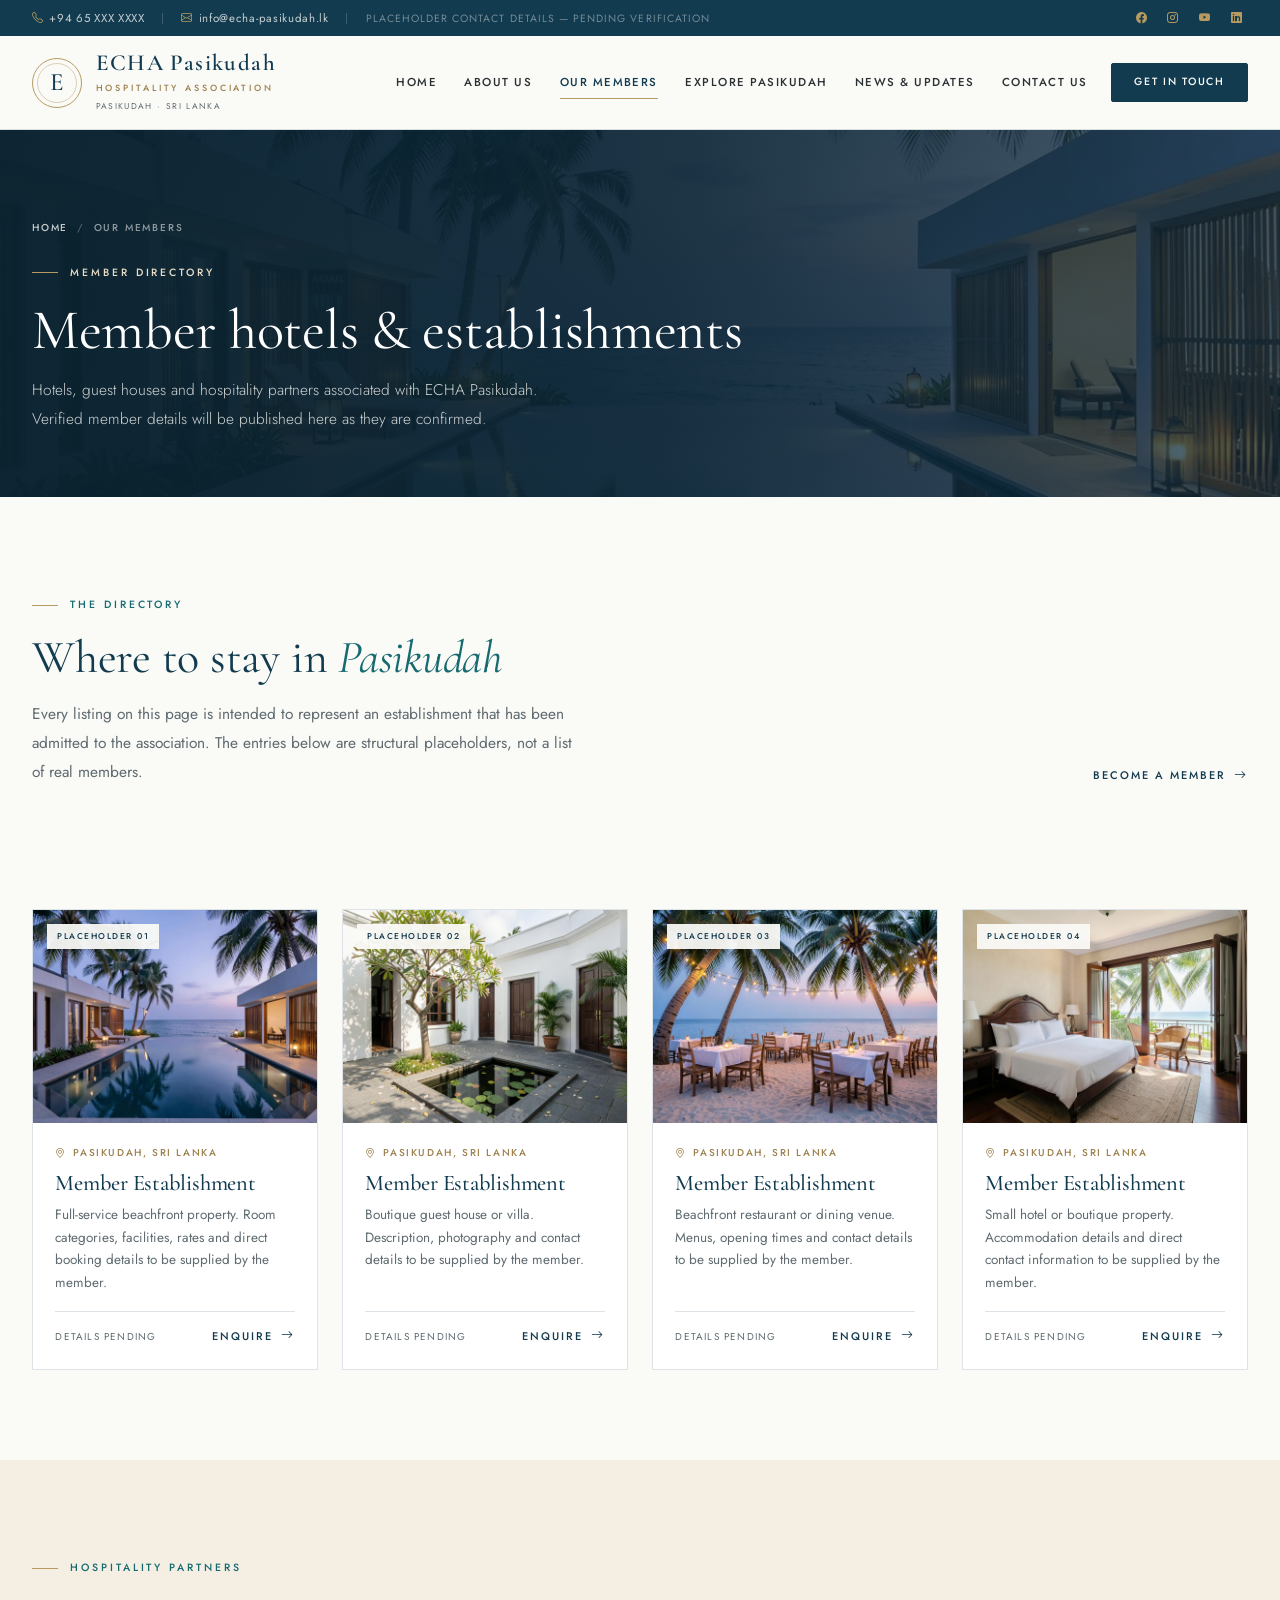
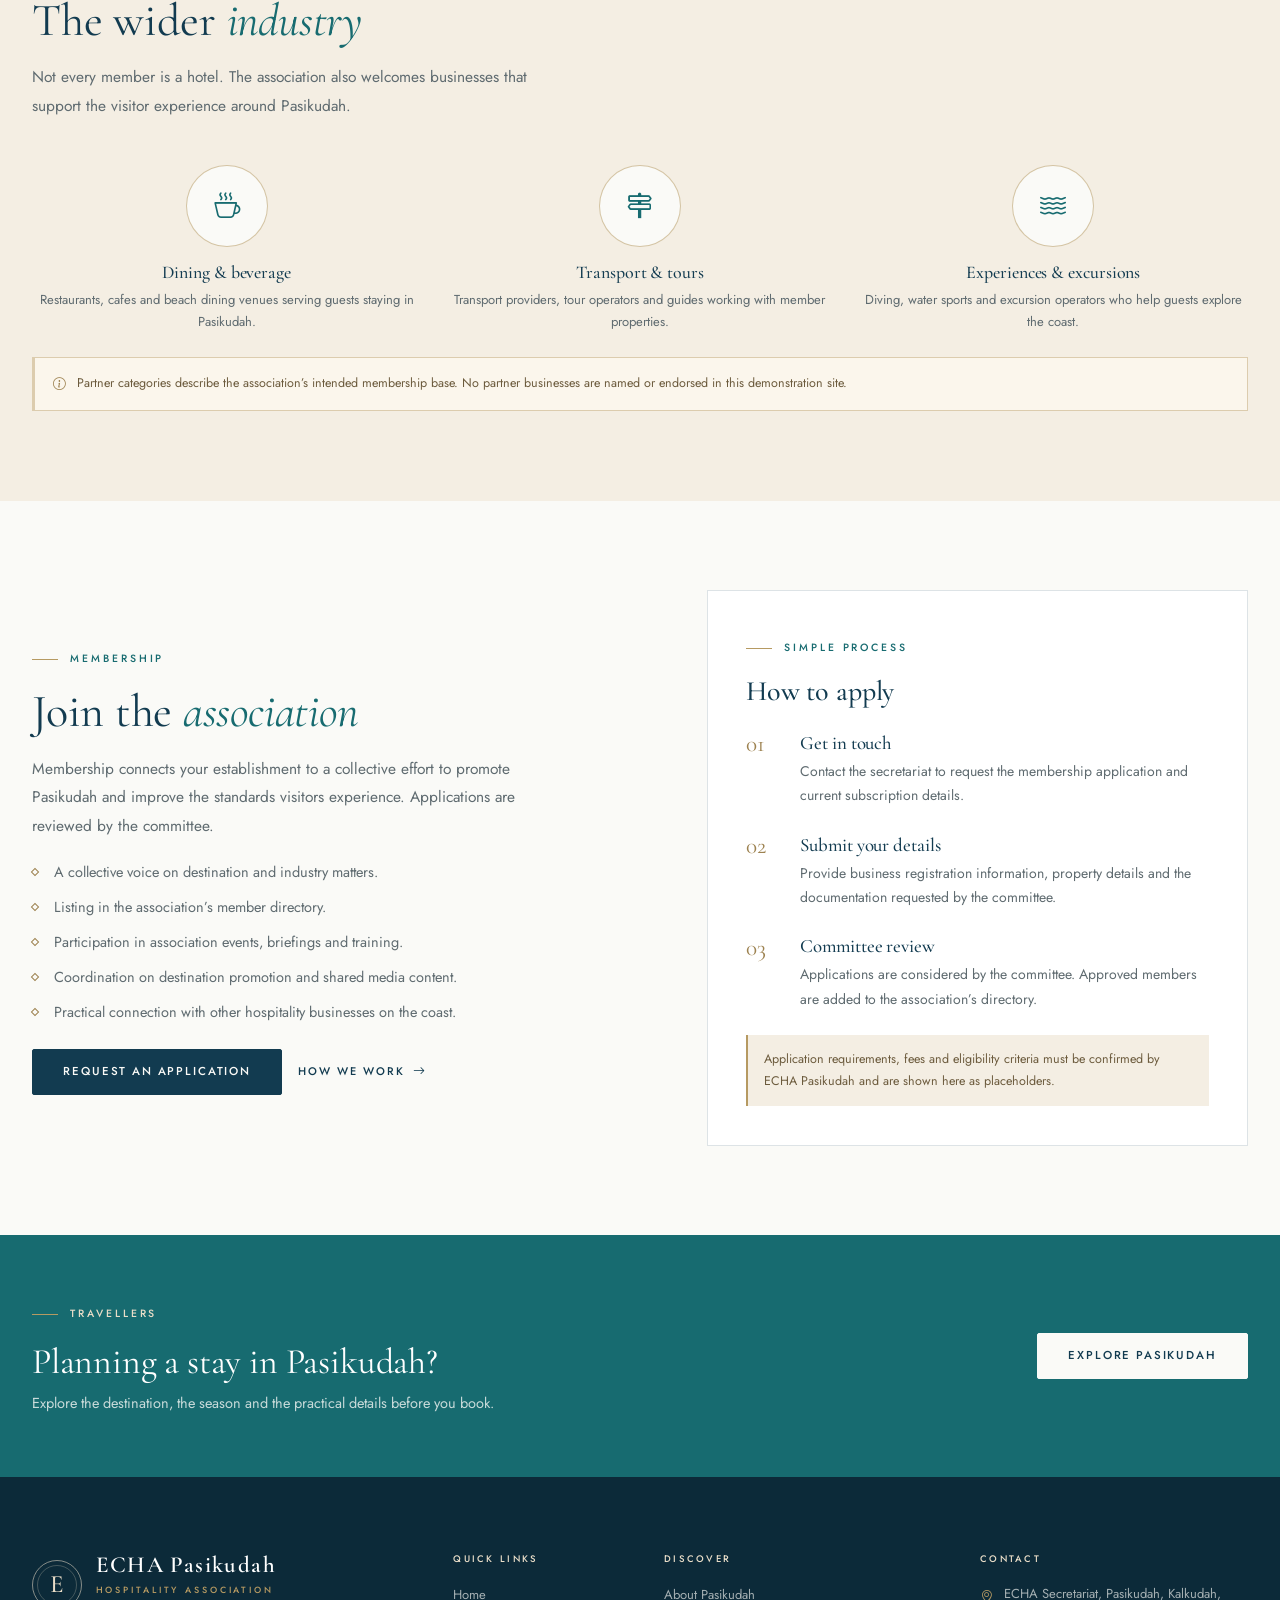
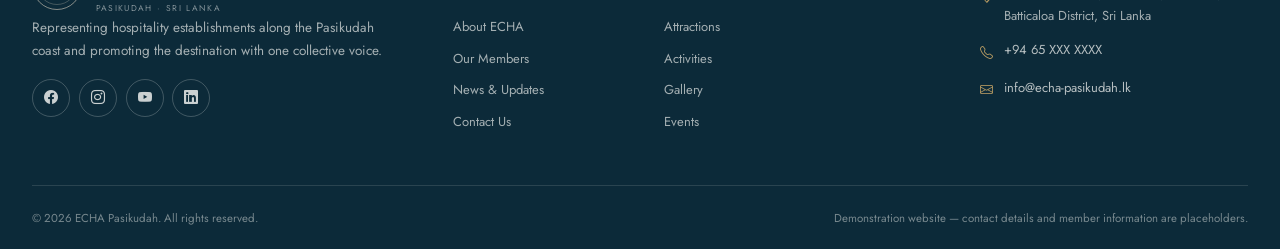
==== members.html @ 8776acc8 "Init" ====
<!DOCTYPE html>
<html lang="en">
<head>
  <meta charset="utf-8" />
  <meta name="viewport" content="width=device-width, initial-scale=1" />
  <title>Our Members | ECHA Pasikudah</title>
  <meta name="description" content="Member hotels and hospitality establishments of ECHA Pasikudah, and information for businesses interested in membership." />
  <meta name="theme-color" content="#123b50" />
  <link rel="preconnect" href="https://fonts.googleapis.com" />
  <link rel="preconnect" href="https://fonts.gstatic.com" crossorigin />
  <link href="https://fonts.googleapis.com/css2?family=Cormorant+Garamond:ital,wght@0,300;0,400;0,500;0,600;1,400;1,500&family=Jost:wght@300;400;500;600&display=swap" rel="stylesheet" />
  <link href="https://cdn.jsdelivr.net/npm/bootstrap@5.3.3/dist/css/bootstrap.min.css" rel="stylesheet" integrity="sha384-QWTKZyjpPEjISv5WaRU9OFeRpok6YctnYmDr5pNlyT2bRjXh0JMhjY6hW+ALEwIH" crossorigin="anonymous" />
  <link href="https://cdn.jsdelivr.net/npm/bootstrap-icons@1.11.3/font/bootstrap-icons.min.css" rel="stylesheet" />
  <link href="assets/css/style.css" rel="stylesheet" />
</head>
<body id="top">
  <a class="skip-link" href="#main">Skip to content</a>

  <div class="topbar d-none d-lg-block">
    <div class="container d-flex align-items-center justify-content-between">
      <div>
        <a href="tel:+9465XXXXXXX"><i class="bi bi-telephone" aria-hidden="true"></i>+94 65 XXX XXXX</a>
        <span class="sep">|</span>
        <a href="mailto:info@echa-pasikudah.lk"><i class="bi bi-envelope" aria-hidden="true"></i>info@echa-pasikudah.lk</a>
        <span class="sep">|</span>
        <span class="topbar__note">Placeholder contact details &mdash; pending verification</span>
      </div>
      <div class="topbar__social">
        <a href="#" aria-label="ECHA Pasikudah on Facebook (link pending)"><i class="bi bi-facebook" aria-hidden="true"></i></a>
        <a href="#" aria-label="ECHA Pasikudah on Instagram (link pending)"><i class="bi bi-instagram" aria-hidden="true"></i></a>
        <a href="#" aria-label="ECHA Pasikudah on YouTube (link pending)"><i class="bi bi-youtube" aria-hidden="true"></i></a>
        <a href="#" aria-label="ECHA Pasikudah on LinkedIn (link pending)"><i class="bi bi-linkedin" aria-hidden="true"></i></a>
      </div>
    </div>
  </div>

  <header class="site-header">
    <nav class="navbar navbar-expand-lg" aria-label="Primary navigation">
      <div class="container">
        <a class="brand" href="index.html" aria-label="ECHA Pasikudah home">
          <span class="brand-mark" aria-hidden="true">E</span>
          <span class="brand-text">
            <span class="brand-name">ECHA Pasikudah</span>
            <span class="brand-sub">Hospitality Association</span>
            <span class="brand-tag">Pasikudah &middot; Sri Lanka</span>
          </span>
        </a>
        <button class="navbar-toggler" type="button" data-bs-toggle="collapse" data-bs-target="#mainNav" aria-controls="mainNav" aria-expanded="false" aria-label="Toggle navigation">
          <i class="bi bi-list" aria-hidden="true"></i>
        </button>
        <div class="collapse navbar-collapse" id="mainNav">
          <ul class="navbar-nav ms-auto align-items-lg-center">
            <li class="nav-item"><a class="nav-link" href="index.html" data-match="index.html">Home</a></li>
            <li class="nav-item dropdown">
              <a class="nav-link dropdown-toggle" href="about.html" role="button" data-bs-toggle="dropdown" aria-expanded="false" data-match="about.html vision-mission.html committee.html">About Us</a>
              <ul class="dropdown-menu">
                <li><a class="dropdown-item" href="about.html">About ECHA</a></li>
                <li><a class="dropdown-item" href="vision-mission.html">Vision &amp; Mission</a></li>
                <li><a class="dropdown-item" href="vision-mission.html#objectives">Objectives</a></li>
                <li><a class="dropdown-item" href="committee.html">Leadership &amp; Committee</a></li>
              </ul>
            </li>
            <li class="nav-item"><a class="nav-link" href="members.html" data-match="members.html">Our Members</a></li>
            <li class="nav-item dropdown">
              <a class="nav-link dropdown-toggle" href="pasikudah.html" role="button" data-bs-toggle="dropdown" aria-expanded="false" data-match="pasikudah.html attractions.html">Explore Pasikudah</a>
              <ul class="dropdown-menu">
                <li><a class="dropdown-item" href="pasikudah.html">About Pasikudah</a></li>
                <li><a class="dropdown-item" href="attractions.html#attractions">Attractions</a></li>
                <li><a class="dropdown-item" href="attractions.html#beaches">Beaches</a></li>
                <li><a class="dropdown-item" href="attractions.html#activities">Activities &amp; Experiences</a></li>
                <li><a class="dropdown-item" href="pasikudah.html#travel">Travel Information</a></li>
              </ul>
            </li>
            <li class="nav-item dropdown">
              <a class="nav-link dropdown-toggle" href="news.html" role="button" data-bs-toggle="dropdown" aria-expanded="false" data-match="news.html events.html gallery.html">News &amp; Updates</a>
              <ul class="dropdown-menu">
                <li><a class="dropdown-item" href="news.html">Latest News</a></li>
                <li><a class="dropdown-item" href="events.html">Events</a></li>
                <li><a class="dropdown-item" href="events.html#announcements">Announcements</a></li>
                <li><a class="dropdown-item" href="gallery.html">Gallery</a></li>
              </ul>
            </li>
            <li class="nav-item"><a class="nav-link" href="contact.html" data-match="contact.html">Contact Us</a></li>
            <li class="nav-item"><a class="btn btn-echa nav-cta" href="contact.html">Get in Touch</a></li>
          </ul>
        </div>
      </div>
    </nav>
  </header>

  <main id="main">
    <section class="page-hero">
      <div class="page-hero__bg">
        <img src="assets/images/hotels/hotel-pool.jpg" width="1184" height="880" alt="" />
      </div>
      <div class="container">
        <div class="page-hero__inner">
          <nav class="breadcrumb-echa" aria-label="Breadcrumb">
            <a href="index.html">Home</a><span class="divider">/</span><span>Our Members</span>
          </nav>
          <span class="eyebrow eyebrow--light">Member directory</span>
          <h1>Member hotels &amp; establishments</h1>
          <p>Hotels, guest houses and hospitality partners associated with ECHA Pasikudah. Verified member details will be published here as they are confirmed.</p>
        </div>
      </div>
    </section>

    <section class="section">
      <div class="container">
        <div class="heading-row">
          <div class="heading-row__text reveal">
            <span class="eyebrow">The directory</span>
            <h2 class="section-title">Where to stay in <em>Pasikudah</em></h2>
            <p class="section-sub">Every listing on this page is intended to represent an establishment that has been admitted to the association. The entries below are structural placeholders, not a list of real members.</p>
          </div>
          <a class="link-arrow reveal" href="#membership">Become a member <i class="bi bi-arrow-right" aria-hidden="true"></i></a>
        </div>

        <div class="placeholder-note mb-4 reveal" role="note">
          <i class="bi bi-info-circle" aria-hidden="true"></i>
          <span><strong>No member has been named.</strong> Hotel names, descriptions, contact details and photographs must be supplied and approved by ECHA Pasikudah. Images shown are illustrative of Pasikudah hospitality.</span>
        </div>

        <div class="row g-4">
          <div class="col-md-6 col-xl-3 reveal">
            <article class="member-card">
              <div class="member-card__media">
                <span class="member-card__badge">Placeholder 01</span>
                <img src="assets/images/hotels/hotel-pool.jpg" width="1184" height="880" alt="A resort pool lined with coconut palms at dusk" loading="lazy" />
              </div>
              <div class="member-card__body">
                <span class="member-card__loc"><i class="bi bi-geo-alt" aria-hidden="true"></i>Pasikudah, Sri Lanka</span>
                <h3>Member Establishment</h3>
                <p>Full-service beachfront property. Room categories, facilities, rates and direct booking details to be supplied by the member.</p>
                <div class="member-card__foot">
                  <span>Details pending</span>
                  <a class="link-arrow" href="contact.html">Enquire <i class="bi bi-arrow-right" aria-hidden="true"></i></a>
                </div>
              </div>
            </article>
          </div>

          <div class="col-md-6 col-xl-3 reveal">
            <article class="member-card">
              <div class="member-card__media">
                <span class="member-card__badge">Placeholder 02</span>
                <img src="assets/images/hotels/hotel-courtyard.jpg" width="1184" height="880" alt="Whitewashed hotel courtyard with a reflecting pool and frangipani" loading="lazy" />
              </div>
              <div class="member-card__body">
                <span class="member-card__loc"><i class="bi bi-geo-alt" aria-hidden="true"></i>Pasikudah, Sri Lanka</span>
                <h3>Member Establishment</h3>
                <p>Boutique guest house or villa. Description, photography and contact details to be supplied by the member.</p>
                <div class="member-card__foot">
                  <span>Details pending</span>
                  <a class="link-arrow" href="contact.html">Enquire <i class="bi bi-arrow-right" aria-hidden="true"></i></a>
                </div>
              </div>
            </article>
          </div>

          <div class="col-md-6 col-xl-3 reveal">
            <article class="member-card">
              <div class="member-card__media">
                <span class="member-card__badge">Placeholder 03</span>
                <img src="assets/images/hotels/hotel-dining.jpg" width="1184" height="880" alt="Beachfront restaurant tables set under palms at dusk" loading="lazy" />
              </div>
              <div class="member-card__body">
                <span class="member-card__loc"><i class="bi bi-geo-alt" aria-hidden="true"></i>Pasikudah, Sri Lanka</span>
                <h3>Member Establishment</h3>
                <p>Beachfront restaurant or dining venue. Menus, opening times and contact details to be supplied by the member.</p>
                <div class="member-card__foot">
                  <span>Details pending</span>
                  <a class="link-arrow" href="contact.html">Enquire <i class="bi bi-arrow-right" aria-hidden="true"></i></a>
                </div>
              </div>
            </article>
          </div>

          <div class="col-md-6 col-xl-3 reveal">
            <article class="member-card">
              <div class="member-card__media">
                <span class="member-card__badge">Placeholder 04</span>
                <img src="assets/images/hotels/hotel-suite.jpg" width="1184" height="880" alt="Hotel suite with white linen and doors opening to the sea" loading="lazy" />
              </div>
              <div class="member-card__body">
                <span class="member-card__loc"><i class="bi bi-geo-alt" aria-hidden="true"></i>Pasikudah, Sri Lanka</span>
                <h3>Member Establishment</h3>
                <p>Small hotel or boutique property. Accommodation details and direct contact information to be supplied by the member.</p>
                <div class="member-card__foot">
                  <span>Details pending</span>
                  <a class="link-arrow" href="contact.html">Enquire <i class="bi bi-arrow-right" aria-hidden="true"></i></a>
                </div>
              </div>
            </article>
          </div>
        </div>
      </div>
    </section>

    <section class="section section--sand">
      <div class="container">
        <div class="heading-row">
          <div class="heading-row__text reveal">
            <span class="eyebrow">Hospitality partners</span>
            <h2 class="section-title">The wider <em>industry</em></h2>
            <p class="section-sub">Not every member is a hotel. The association also welcomes businesses that support the visitor experience around Pasikudah.</p>
          </div>
        </div>
        <div class="exp-grid reveal">
          <div class="exp-item">
            <span class="exp-item__icon"><i class="bi bi-cup-hot" aria-hidden="true"></i></span>
            <h3>Dining &amp; beverage</h3>
            <p>Restaurants, cafes and beach dining venues serving guests staying in Pasikudah.</p>
          </div>
          <div class="exp-item">
            <span class="exp-item__icon"><i class="bi bi-signpost-2" aria-hidden="true"></i></span>
            <h3>Transport &amp; tours</h3>
            <p>Transport providers, tour operators and guides working with member properties.</p>
          </div>
          <div class="exp-item">
            <span class="exp-item__icon"><i class="bi bi-water" aria-hidden="true"></i></span>
            <h3>Experiences &amp; excursions</h3>
            <p>Diving, water sports and excursion operators who help guests explore the coast.</p>
          </div>
        </div>
        <div class="placeholder-note mt-4 reveal" role="note">
          <i class="bi bi-info-circle" aria-hidden="true"></i>
          <span>Partner categories describe the association&rsquo;s intended membership base. No partner businesses are named or endorsed in this demonstration site.</span>
        </div>
      </div>
    </section>

    <section class="section" id="membership">
      <div class="container">
        <div class="split split--wide">
          <div class="reveal">
            <span class="eyebrow">Membership</span>
            <h2 class="section-title">Join the <em>association</em></h2>
            <p class="section-sub">Membership connects your establishment to a collective effort to promote Pasikudah and improve the standards visitors experience. Applications are reviewed by the committee.</p>
            <ul class="bullet-list">
              <li>A collective voice on destination and industry matters.</li>
              <li>Listing in the association&rsquo;s member directory.</li>
              <li>Participation in association events, briefings and training.</li>
              <li>Coordination on destination promotion and shared media content.</li>
              <li>Practical connection with other hospitality businesses on the coast.</li>
            </ul>
            <div class="d-flex flex-wrap gap-3 mt-4">
              <a class="btn btn-echa" href="contact.html">Request an application</a>
              <a class="link-arrow align-self-center" href="about.html">How we work <i class="bi bi-arrow-right" aria-hidden="true"></i></a>
            </div>
          </div>
          <div class="split__media reveal">
            <div class="contact-card">
              <span class="eyebrow">Simple process</span>
              <h3 class="h3 mb-4">How to apply</h3>
              <ol class="numbered-list">
                <li>
                  <h3>Get in touch</h3>
                  <p>Contact the secretariat to request the membership application and current subscription details.</p>
                </li>
                <li>
                  <h3>Submit your details</h3>
                  <p>Provide business registration information, property details and the documentation requested by the committee.</p>
                </li>
                <li>
                  <h3>Committee review</h3>
                  <p>Applications are considered by the committee. Approved members are added to the association&rsquo;s directory.</p>
                </li>
              </ol>
              <div class="form-note mt-4">Application requirements, fees and eligibility criteria must be confirmed by ECHA Pasikudah and are shown here as placeholders.</div>
            </div>
          </div>
        </div>
      </div>
    </section>

    <section class="cta-band">
      <div class="container d-flex flex-wrap align-items-center justify-content-between gap-4">
        <div>
          <span class="eyebrow eyebrow--light">Travellers</span>
          <h2>Planning a stay in Pasikudah?</h2>
          <p>Explore the destination, the season and the practical details before you book.</p>
        </div>
        <a class="btn btn-light-echa" href="pasikudah.html">Explore Pasikudah</a>
      </div>
    </section>
  </main>

  <footer class="site-footer">
    <div class="container">
      <div class="row g-5">
        <div class="col-lg-4">
          <a class="brand brand--light" href="index.html" aria-label="ECHA Pasikudah home">
            <span class="brand-mark" aria-hidden="true">E</span>
            <span class="brand-text">
              <span class="brand-name">ECHA Pasikudah</span>
              <span class="brand-sub">Hospitality Association</span>
              <span class="brand-tag">Pasikudah &middot; Sri Lanka</span>
            </span>
          </a>
          <p>Representing hospitality establishments along the Pasikudah coast and promoting the destination with one collective voice.</p>
          <div class="social-row social-row--light">
            <a href="#" aria-label="ECHA Pasikudah on Facebook (link pending)"><i class="bi bi-facebook" aria-hidden="true"></i></a>
            <a href="#" aria-label="ECHA Pasikudah on Instagram (link pending)"><i class="bi bi-instagram" aria-hidden="true"></i></a>
            <a href="#" aria-label="ECHA Pasikudah on YouTube (link pending)"><i class="bi bi-youtube" aria-hidden="true"></i></a>
            <a href="#" aria-label="ECHA Pasikudah on LinkedIn (link pending)"><i class="bi bi-linkedin" aria-hidden="true"></i></a>
          </div>
        </div>
        <div class="col-6 col-lg-2">
          <h3 class="footer-title">Quick Links</h3>
          <ul class="footer-links">
            <li><a href="index.html">Home</a></li>
            <li><a href="about.html">About ECHA</a></li>
            <li><a href="members.html">Our Members</a></li>
            <li><a href="news.html">News &amp; Updates</a></li>
            <li><a href="contact.html">Contact Us</a></li>
          </ul>
        </div>
        <div class="col-6 col-lg-3">
          <h3 class="footer-title">Discover</h3>
          <ul class="footer-links">
            <li><a href="pasikudah.html">About Pasikudah</a></li>
            <li><a href="attractions.html">Attractions</a></li>
            <li><a href="attractions.html#activities">Activities</a></li>
            <li><a href="gallery.html">Gallery</a></li>
            <li><a href="events.html">Events</a></li>
          </ul>
        </div>
        <div class="col-lg-3">
          <h3 class="footer-title">Contact</h3>
          <ul class="footer-contact">
            <li><i class="bi bi-geo-alt" aria-hidden="true"></i><span>ECHA Secretariat, Pasikudah, Kalkudah, Batticaloa District, Sri Lanka</span></li>
            <li><i class="bi bi-telephone" aria-hidden="true"></i><a href="tel:+9465XXXXXXX">+94 65 XXX XXXX</a></li>
            <li><i class="bi bi-envelope" aria-hidden="true"></i><a href="mailto:info@echa-pasikudah.lk">info@echa-pasikudah.lk</a></li>
          </ul>
        </div>
      </div>
      <div class="footer-bottom">
        <p>&copy; <span class="js-year">2026</span> ECHA Pasikudah. All rights reserved.</p>
        <p>Demonstration website &mdash; contact details and member information are placeholders.</p>
      </div>
    </div>
  </footer>

  <a class="to-top" href="#top" aria-label="Back to top"><i class="bi bi-arrow-up" aria-hidden="true"></i></a>

  <script src="https://cdn.jsdelivr.net/npm/bootstrap@5.3.3/dist/js/bootstrap.bundle.min.js" integrity="sha384-YvpcrYf0tY3lHB60NNkmXc5s9fDVZLESaAA55NDzOxhy9GkcIdslK1eN7N6jIeHz" crossorigin="anonymous"></script>
  <script src="assets/js/main.js"></script>
</body>
</html>
---- assets/css/style.css ----
/* ==========================================================================
   ECHA Pasikudah — Shared stylesheet
   Classical hospitality association design system
   1. Tokens & base
   2. Typography & utilities
   3. Buttons & links
   4. Top bar & header
   5. Hero & page headers
   6. Sections: intro, destination, members, experiences, why, news, gallery
   7. Contact & forms
   8. Footer & back to top
   9. Lightbox
   10. Responsive
   ========================================================================== */

/* 1. Tokens & base
   ========================================================================== */
:root {
  --ocean: #123b50;
  --ocean-deep: #0c2a39;
  --teal: #176b70;
  --sand: #e9ddc8;
  --sand-soft: #f4eee3;
  --warm: #fafaf7;
  --charcoal: #292f32;
  --gold: #b69a62;
  --gold-dark: #9d8250;
  --muted: #5f6b70;
  --line: rgba(18, 59, 80, 0.14);
  --line-light: rgba(250, 250, 247, 0.16);
  --serif: "Cormorant Garamond", "Times New Roman", Georgia, serif;
  --sans: "Jost", -apple-system, BlinkMacSystemFont, "Segoe UI", Roboto, Arial, sans-serif;
  --shadow-soft: 0 26px 60px -42px rgba(12, 42, 57, 0.55);
  --ease: cubic-bezier(0.22, 0.61, 0.36, 1);
}

*,
*::before,
*::after {
  box-sizing: border-box;
}

html {
  scroll-behavior: smooth;
  scroll-padding-top: 104px;
  -webkit-text-size-adjust: 100%;
}

body {
  margin: 0;
  font-family: var(--sans);
  font-size: 16px;
  font-weight: 400;
  line-height: 1.75;
  color: var(--charcoal);
  background-color: var(--warm);
  -webkit-font-smoothing: antialiased;
  -moz-osx-font-smoothing: grayscale;
  overflow-x: hidden;
}

img {
  max-width: 100%;
  height: auto;
}

a {
  color: var(--teal);
  text-decoration: none;
  transition: color 0.25s var(--ease);
}

a:hover {
  color: var(--ocean);
}

::selection {
  background: var(--sand);
  color: var(--ocean-deep);
}

:focus-visible {
  outline: 2px solid var(--teal);
  outline-offset: 3px;
}

.container {
  max-width: 1264px;
  padding-left: 1.5rem;
  padding-right: 1.5rem;
}

.skip-link {
  position: absolute;
  left: -9999px;
  top: 0;
  z-index: 3000;
  background: var(--ocean);
  color: #fff;
  padding: 0.7rem 1.2rem;
  font-size: 12px;
  letter-spacing: 0.16em;
  text-transform: uppercase;
}

.skip-link:focus {
  left: 1rem;
  top: 1rem;
  color: #fff;
}

/* 2. Typography & utilities
   ========================================================================== */
h1,
h2,
h3,
h4,
h5,
h6,
.h1,
.h2,
.h3 {
  font-family: var(--serif);
  font-weight: 500;
  line-height: 1.18;
  color: var(--ocean);
  letter-spacing: -0.005em;
}

p {
  margin-bottom: 1rem;
}

.section {
  padding: clamp(4rem, 7vw, 6.5rem) 0;
}

.section--sand {
  background: var(--sand-soft);
}

.section--ocean {
  background: var(--ocean);
  color: rgba(250, 250, 247, 0.78);
}

.section--ocean h2,
.section--ocean h3 {
  color: #fff;
}

.section--tight {
  padding-top: clamp(2.5rem, 4vw, 3.5rem);
}

.section-title {
  font-size: clamp(2rem, 3.6vw, 3.15rem);
  line-height: 1.1;
  font-weight: 400;
  margin-bottom: 0;
}

.section-title em {
  font-style: italic;
  color: var(--teal);
}

.section-title--light {
  color: #fff;
}

.section-sub {
  max-width: 60ch;
  margin-top: 1.1rem;
  margin-bottom: 0;
  color: var(--muted);
  font-size: 15.5px;
  line-height: 1.85;
}

.eyebrow {
  display: inline-flex;
  align-items: center;
  gap: 0.75rem;
  margin-bottom: 1.1rem;
  font-size: 10.5px;
  font-weight: 500;
  letter-spacing: 0.28em;
  text-transform: uppercase;
  color: var(--teal);
}

.eyebrow::before {
  content: "";
  width: 26px;
  height: 1px;
  background: var(--gold);
}

.eyebrow--light {
  color: var(--sand);
}

.eyebrow--gold {
  color: var(--gold-dark);
}

.lead {
  font-size: 16.5px;
  line-height: 1.85;
  color: var(--muted);
}

.text-serif {
  font-family: var(--serif);
}

.rule {
  width: 48px;
  height: 1px;
  background: var(--gold);
  display: block;
  margin: 1.6rem 0;
  border: 0;
  opacity: 1;
}

/* 3. Buttons & links
   ========================================================================== */
.btn {
  --bs-btn-focus-box-shadow: 0 0 0 3px rgba(23, 107, 112, 0.2);
  display: inline-flex;
  align-items: center;
  justify-content: center;
  gap: 0.6rem;
  padding: 0.95rem 1.9rem;
  border: 1px solid transparent;
  border-radius: 2px;
  font-family: var(--sans);
  font-size: 11.5px;
  font-weight: 500;
  letter-spacing: 0.16em;
  line-height: 1.2;
  text-transform: uppercase;
  transition: background-color 0.28s var(--ease), color 0.28s var(--ease),
    border-color 0.28s var(--ease), transform 0.28s var(--ease), box-shadow 0.28s var(--ease);
}

.btn i {
  font-size: 13px;
  line-height: 1;
}

.btn-echa {
  background: var(--ocean);
  border-color: var(--ocean);
  color: var(--warm);
}

.btn-echa:hover,
.btn-echa:focus-visible {
  background: var(--teal);
  border-color: var(--teal);
  color: #fff;
  transform: translateY(-2px);
  box-shadow: 0 16px 32px -22px rgba(12, 42, 57, 0.9);
}

.btn-outline-echa {
  background: transparent;
  border-color: rgba(18, 59, 80, 0.35);
  color: var(--ocean);
}

.btn-outline-echa:hover,
.btn-outline-echa:focus-visible {
  background: var(--ocean);
  border-color: var(--ocean);
  color: var(--warm);
}

.btn-light-echa {
  background: var(--warm);
  border-color: var(--warm);
  color: var(--ocean);
}

.btn-light-echa:hover,
.btn-light-echa:focus-visible {
  background: var(--sand);
  border-color: var(--sand);
  color: var(--ocean-deep);
  transform: translateY(-2px);
}

.btn-outline-light-echa {
  background: transparent;
  border-color: rgba(250, 250, 247, 0.45);
  color: var(--warm);
}

.btn-outline-light-echa:hover,
.btn-outline-light-echa:focus-visible {
  background: var(--warm);
  border-color: var(--warm);
  color: var(--ocean);
}

.btn-gold {
  background: var(--gold);
  border-color: var(--gold);
  color: #fff;
}

.btn-gold:hover,
.btn-gold:focus-visible {
  background: var(--gold-dark);
  border-color: var(--gold-dark);
  color: #fff;
}

.btn-sm-echa {
  padding: 0.7rem 1.25rem;
  font-size: 10px;
  letter-spacing: 0.14em;
}

.link-arrow {
  display: inline-flex;
  align-items: center;
  gap: 0.5rem;
  font-size: 11px;
  font-weight: 500;
  letter-spacing: 0.18em;
  text-transform: uppercase;
  color: var(--ocean);
  text-decoration: none;
}

.link-arrow i {
  font-size: 12px;
  transition: transform 0.25s var(--ease);
}

.link-arrow:hover {
  color: var(--teal);
}

.link-arrow:hover i {
  transform: translateX(4px);
}

.link-arrow--light {
  color: var(--sand);
}

.link-arrow--light:hover {
  color: #fff;
}

.link-quiet {
  color: var(--teal);
  text-decoration: none;
  border-bottom: 1px solid rgba(23, 107, 112, 0.3);
  padding-bottom: 1px;
}

.link-quiet:hover {
  border-bottom-color: var(--teal);
}

/* 4. Top bar & header
   ========================================================================== */
.topbar {
  background: var(--ocean);
  color: rgba(250, 250, 247, 0.72);
  font-size: 11.5px;
  letter-spacing: 0.06em;
  padding: 0.5rem 0;
}

.topbar a {
  color: rgba(250, 250, 247, 0.78);
}

.topbar a:hover {
  color: var(--gold);
}

.topbar i {
  font-size: 11px;
  margin-right: 0.35rem;
  color: var(--gold);
}

.topbar .sep {
  color: rgba(250, 250, 247, 0.22);
  margin: 0 0.8rem;
}

.topbar__note {
  font-size: 10.5px;
  letter-spacing: 0.1em;
  text-transform: uppercase;
  color: rgba(250, 250, 247, 0.42);
}

.topbar__social {
  display: flex;
  align-items: center;
  gap: 0.9rem;
}

.topbar__social a {
  color: rgba(250, 250, 247, 0.65);
}

.site-header {
  position: sticky;
  top: 0;
  z-index: 1030;
  background: rgba(250, 250, 247, 0.97);
  border-bottom: 1px solid var(--line);
  transition: box-shadow 0.35s var(--ease);
  backdrop-filter: saturate(140%) blur(8px);
}

.site-header .navbar {
  padding: 0.95rem 0;
  transition: padding 0.35s var(--ease);
}

.site-header.is-scrolled {
  box-shadow: 0 14px 34px -30px rgba(12, 42, 57, 0.75);
}

.site-header.is-scrolled .navbar {
  padding: 0.55rem 0;
}

.brand {
  display: flex;
  align-items: center;
  gap: 0.85rem;
  text-decoration: none;
  padding: 0;
}

.brand-mark {
  position: relative;
  flex: 0 0 auto;
  width: 50px;
  height: 50px;
  display: grid;
  place-items: center;
  border: 1px solid var(--gold);
  border-radius: 50%;
  font-family: var(--serif);
  font-size: 25px;
  font-weight: 500;
  line-height: 1;
  color: var(--ocean);
}

.brand-mark::after {
  content: "";
  position: absolute;
  inset: 4px;
  border: 1px solid rgba(182, 154, 98, 0.45);
  border-radius: 50%;
}

.brand-text {
  display: block;
}

.brand-name {
  display: block;
  font-family: var(--serif);
  font-size: 23px;
  font-weight: 600;
  line-height: 1;
  letter-spacing: 0.06em;
  color: var(--ocean);
}

.brand-sub {
  display: block;
  margin-top: 0.32rem;
  font-size: 9px;
  font-weight: 500;
  letter-spacing: 0.32em;
  text-transform: uppercase;
  color: var(--gold-dark);
}

.brand-tag {
  display: block;
  margin-top: 0.2rem;
  font-size: 8.5px;
  letter-spacing: 0.16em;
  text-transform: uppercase;
  color: var(--muted);
}

.brand--light .brand-mark {
  color: var(--sand);
  border-color: rgba(233, 221, 200, 0.55);
}

.brand--light .brand-mark::after {
  border-color: rgba(233, 221, 200, 0.25);
}

.brand--light .brand-name {
  color: #fff;
}

.brand--light .brand-sub {
  color: var(--gold);
}

.brand--light .brand-tag {
  color: rgba(250, 250, 247, 0.5);
}

.navbar-toggler {
  border: 1px solid rgba(18, 59, 80, 0.22);
  border-radius: 2px;
  padding: 0.4rem 0.6rem;
  color: var(--ocean);
  font-size: 20px;
  line-height: 1;
}

.navbar-toggler:focus {
  box-shadow: 0 0 0 3px rgba(23, 107, 112, 0.15);
}

.navbar-nav .nav-link {
  position: relative;
  padding: 0.6rem 0.85rem !important;
  font-size: 11.5px;
  font-weight: 500;
  letter-spacing: 0.13em;
  text-transform: uppercase;
  color: var(--charcoal);
}

.navbar-nav .nav-link::after {
  content: "";
  position: absolute;
  left: 0.85rem;
  right: 0.85rem;
  bottom: 0.2rem;
  height: 1px;
  background: var(--gold);
  transform: scaleX(0);
  transform-origin: left center;
  transition: transform 0.3s var(--ease);
}

.navbar-nav .nav-link:hover,
.navbar-nav .nav-link:focus {
  color: var(--teal);
}

.navbar-nav .nav-link:hover::after,
.navbar-nav .nav-link.active::after {
  transform: scaleX(1);
}

.navbar-nav .nav-link.active {
  color: var(--ocean);
}

.navbar-nav .nav-link.dropdown-toggle::after {
  margin-left: 0.4rem;
  vertical-align: 0.12em;
  border-top-color: currentColor;
}

.dropdown-menu {
  min-width: 244px;
  margin-top: 0.55rem;
  padding: 0.45rem;
  border: 1px solid var(--line);
  border-radius: 2px;
  background: #fff;
  box-shadow: 0 30px 50px -35px rgba(12, 42, 57, 0.6);
}

.dropdown-item {
  padding: 0.55rem 0.85rem;
  border-radius: 2px;
  font-size: 13px;
  letter-spacing: 0.02em;
  color: var(--charcoal);
  white-space: normal;
}

.dropdown-item:hover,
.dropdown-item:focus {
  background: var(--sand-soft);
  color: var(--ocean);
}

.dropdown-item.active {
  background: transparent;
  color: var(--teal);
  font-weight: 500;
}

.nav-cta {
  margin-left: 0.6rem;
  padding: 0.75rem 1.4rem;
  font-size: 10.5px;
}

/* 5. Hero & page headers
   ========================================================================== */
.hero {
  position: relative;
  overflow: hidden;
  background: var(--ocean-deep);
  isolation: isolate;
}

.hero__media {
  position: absolute;
  inset: 0;
  z-index: -2;
}

.hero__media img {
  width: 100%;
  height: 100%;
  object-fit: cover;
  object-position: center 55%;
}

.hero::after {
  content: "";
  position: absolute;
  inset: 0;
  z-index: -1;
  background: linear-gradient(
      100deg,
      rgba(8, 30, 42, 0.92) 4%,
      rgba(8, 30, 42, 0.66) 46%,
      rgba(8, 30, 42, 0.15) 82%
    ),
    linear-gradient(180deg, rgba(8, 30, 42, 0.4) 0%, rgba(8, 30, 42, 0) 42%);
}

.hero__inner {
  padding-top: clamp(4.5rem, 10vw, 8rem);
  padding-bottom: clamp(6rem, 11vw, 9rem);
}

.hero__title {
  max-width: 16ch;
  margin: 0;
  color: #fff;
  font-size: clamp(2.7rem, 5.6vw, 4.85rem);
  font-weight: 400;
  line-height: 1.03;
  letter-spacing: -0.015em;
}

.hero__title em {
  font-style: italic;
  color: var(--sand);
}

.hero__lead {
  max-width: 54ch;
  margin: 1.5rem 0 2.1rem;
  color: rgba(250, 250, 247, 0.84);
  font-size: clamp(1rem, 1.3vw, 1.14rem);
  font-weight: 300;
  line-height: 1.85;
}

.hero__actions {
  display: flex;
  flex-wrap: wrap;
  gap: 0.85rem;
}

.hero-facts-wrap {
  position: relative;
  z-index: 3;
  margin-top: -4.6rem;
}

.hero-facts {
  display: grid;
  grid-template-columns: repeat(4, 1fr);
  border: 1px solid var(--line);
  background: var(--warm);
  box-shadow: 0 34px 70px -52px rgba(9, 33, 46, 0.85);
}

.hero-fact {
  display: flex;
  align-items: flex-start;
  gap: 0.85rem;
  padding: 1.45rem 1.5rem;
  border-right: 1px solid var(--line);
}

.hero-fact:last-child {
  border-right: 0;
}

.hero-fact i {
  margin-top: 0.15rem;
  font-size: 18px;
  color: var(--gold-dark);
}

.hero-fact__label {
  display: block;
  margin-bottom: 0.15rem;
  font-size: 9px;
  font-weight: 500;
  letter-spacing: 0.2em;
  text-transform: uppercase;
  color: var(--muted);
}

.hero-fact__value {
  display: block;
  font-family: var(--serif);
  font-size: 1.12rem;
  line-height: 1.35;
  color: var(--ocean);
}

.hero-fact--cta {
  align-items: center;
  justify-content: center;
  background: var(--ocean);
  color: var(--warm);
  text-align: left;
}

.hero-fact--cta i {
  color: var(--sand);
}

.hero-fact--cta .hero-fact__label {
  color: rgba(250, 250, 247, 0.55);
}

.hero-fact--cta .hero-fact__value {
  color: #fff;
}

.hero-fact--cta:hover {
  background: var(--teal);
}

.page-hero {
  position: relative;
  overflow: hidden;
  isolation: isolate;
  padding: clamp(3.5rem, 7vw, 5.8rem) 0 clamp(3rem, 5vw, 4.4rem);
  background: var(--ocean);
  color: rgba(250, 250, 247, 0.8);
}

.page-hero__bg {
  position: absolute;
  inset: 0;
  z-index: -2;
  opacity: 0.5;
}

.page-hero__bg img {
  width: 100%;
  height: 100%;
  object-fit: cover;
}

.page-hero::after {
  content: "";
  position: absolute;
  inset: 0;
  z-index: -1;
  background: linear-gradient(
    95deg,
    rgba(10, 34, 47, 0.95) 0%,
    rgba(10, 34, 47, 0.8) 52%,
    rgba(10, 34, 47, 0.42) 100%
  );
}

.page-hero__inner {
  max-width: 780px;
}

.page-hero h1 {
  margin: 0;
  color: #fff;
  font-size: clamp(2.2rem, 4.4vw, 3.6rem);
  font-weight: 400;
  line-height: 1.07;
}

.page-hero p {
  max-width: 62ch;
  margin: 1rem 0 0;
  font-size: 15.5px;
  font-weight: 300;
  line-height: 1.85;
  color: rgba(250, 250, 247, 0.82);
}

.breadcrumb-echa {
  display: flex;
  flex-wrap: wrap;
  align-items: center;
  gap: 0.55rem;
  margin-bottom: 1.1rem;
  font-size: 10px;
  font-weight: 500;
  letter-spacing: 0.18em;
  text-transform: uppercase;
  color: rgba(250, 250, 247, 0.55);
}

.breadcrumb-echa a {
  color: rgba(250, 250, 247, 0.78);
}

.breadcrumb-echa a:hover {
  color: var(--gold);
}

.breadcrumb-echa .divider {
  color: rgba(250, 250, 247, 0.3);
}

/* 6. Content sections
   ========================================================================== */
/* Intro / image + text */
.split {
  display: grid;
  grid-template-columns: 1fr 1fr;
  gap: clamp(2rem, 5vw, 4.5rem);
  align-items: center;
}

.split--wide {
  grid-template-columns: 1.06fr 0.94fr;
}

.split--reverse .split__media {
  order: 2;
}

.figure {
  position: relative;
  margin: 0;
}

.figure img {
  position: relative;
  z-index: 1;
  width: 100%;
  display: block;
  object-fit: cover;
}

.figure--framed {
  padding: 0 0 1.4rem 1.4rem;
}

.figure--framed::before {
  content: "";
  position: absolute;
  left: 0;
  bottom: 0;
  width: 62%;
  height: 62%;
  border: 1px solid rgba(182, 154, 98, 0.6);
}

.figure figcaption {
  position: relative;
  z-index: 2;
  margin-top: 0.85rem;
  font-size: 10.5px;
  letter-spacing: 0.16em;
  text-transform: uppercase;
  color: var(--muted);
}

.figure--overlap {
  padding-right: 1.5rem;
}

.pillars {
  display: grid;
  grid-template-columns: repeat(3, 1fr);
  gap: 1.2rem;
  margin-top: 2.1rem;
  padding-top: 1.7rem;
  border-top: 1px solid var(--line);
}

.pillar i {
  font-size: 21px;
  color: var(--gold-dark);
}

.pillar h3 {
  margin: 0.55rem 0 0.25rem;
  font-size: 1.08rem;
}

.pillar p {
  margin: 0;
  font-size: 13px;
  line-height: 1.65;
  color: var(--muted);
}

/* Key facts list */
.facts-list {
  margin: 1.8rem 0 0;
}

.fact-line {
  display: flex;
  align-items: baseline;
  justify-content: space-between;
  gap: 1.5rem;
  padding: 0.8rem 0;
  border-bottom: 1px solid var(--line);
}

.fact-line__label {
  font-size: 10.5px;
  font-weight: 500;
  letter-spacing: 0.16em;
  text-transform: uppercase;
  color: var(--muted);
}

.fact-line__value {
  font-family: var(--serif);
  font-size: 1.05rem;
  text-align: right;
  color: var(--ocean);
}

/* Section heading row */
.heading-row {
  display: flex;
  flex-wrap: wrap;
  align-items: flex-end;
  justify-content: space-between;
  gap: 1.5rem;
  margin-bottom: clamp(2rem, 3.5vw, 2.9rem);
}

.heading-row__text {
  max-width: 640px;
}

/* Placeholder note */
.placeholder-note {
  display: flex;
  align-items: flex-start;
  gap: 0.7rem;
  padding: 0.9rem 1.1rem;
  border: 1px solid rgba(182, 154, 98, 0.45);
  border-left-width: 3px;
  background: #fbf6ec;
  color: #6c5b3d;
  font-size: 12.5px;
  line-height: 1.7;
}

.placeholder-note i {
  margin-top: 0.1rem;
  color: var(--gold-dark);
}

.placeholder-note--light {
  border-color: rgba(233, 221, 200, 0.3);
  background: rgba(233, 221, 200, 0.08);
  color: rgba(250, 250, 247, 0.72);
}

.placeholder-note--light i {
  color: var(--sand);
}

/* Member hotels */
.card-grid {
  display: grid;
  grid-template-columns: repeat(3, 1fr);
  gap: 1.5rem;
}

.card-grid--two {
  grid-template-columns: repeat(2, 1fr);
}

.member-card {
  display: flex;
  flex-direction: column;
  height: 100%;
  border: 1px solid var(--line);
  background: #fff;
  transition: transform 0.4s var(--ease), box-shadow 0.4s var(--ease), border-color 0.4s var(--ease);
}

.member-card:hover {
  transform: translateY(-4px);
  border-color: rgba(18, 59, 80, 0.26);
  box-shadow: 0 30px 55px -42px rgba(12, 42, 57, 0.85);
}

.member-card__media {
  position: relative;
  overflow: hidden;
  aspect-ratio: 4 / 3;
}

.member-card__media img {
  width: 100%;
  height: 100%;
  object-fit: cover;
  transition: transform 0.9s var(--ease);
}

.member-card:hover .member-card__media img {
  transform: scale(1.045);
}

.member-card__badge {
  position: absolute;
  left: 0.9rem;
  top: 0.9rem;
  padding: 0.32rem 0.6rem;
  background: rgba(250, 250, 247, 0.94);
  color: var(--ocean);
  font-size: 8.5px;
  font-weight: 500;
  letter-spacing: 0.18em;
  text-transform: uppercase;
}

.member-card__body {
  display: flex;
  flex: 1;
  flex-direction: column;
  padding: 1.35rem 1.4rem 1.4rem;
}

.member-card__loc {
  display: flex;
  align-items: center;
  gap: 0.4rem;
  margin-bottom: 0.45rem;
  font-size: 10px;
  font-weight: 500;
  letter-spacing: 0.16em;
  text-transform: uppercase;
  color: var(--gold-dark);
}

.member-card h3 {
  margin: 0 0 0.45rem;
  font-size: 1.4rem;
  line-height: 1.22;
}

.member-card p {
  margin: 0 0 1rem;
  font-size: 13.5px;
  line-height: 1.7;
  color: var(--muted);
}

.member-card__foot {
  display: flex;
  align-items: center;
  justify-content: space-between;
  gap: 0.75rem;
  margin-top: auto;
  padding-top: 0.85rem;
  border-top: 1px solid var(--line);
  font-size: 10px;
  letter-spacing: 0.12em;
  text-transform: uppercase;
  color: var(--muted);
}

/* Experiences */
.exp-head {
  display: grid;
  grid-template-columns: 0.85fr 2fr;
  gap: clamp(2rem, 4vw, 3.5rem);
  align-items: start;
}

.exp-grid {
  display: grid;
  grid-template-columns: repeat(3, 1fr);
  gap: 2rem 1.5rem;
}

.exp-item {
  text-align: center;
}

.exp-item__icon {
  display: grid;
  place-items: center;
  width: 82px;
  height: 82px;
  margin: 0 auto 0.95rem;
  border: 1px solid rgba(182, 154, 98, 0.55);
  border-radius: 50%;
  background: var(--warm);
  color: var(--teal);
  font-size: 26px;
  transition: background-color 0.3s var(--ease), color 0.3s var(--ease),
    border-color 0.3s var(--ease), transform 0.3s var(--ease);
}

.exp-item:hover .exp-item__icon {
  transform: translateY(-3px);
  border-color: var(--ocean);
  background: var(--ocean);
  color: var(--sand);
}

.exp-item h3 {
  margin: 0 0 0.35rem;
  font-size: 1.12rem;
}

.exp-item p {
  margin: 0;
  font-size: 13px;
  line-height: 1.7;
  color: var(--muted);
}

/* Why Pasikudah */
.why {
  position: relative;
  overflow: hidden;
  background: var(--ocean);
  color: rgba(250, 250, 247, 0.75);
}

.why .eyebrow {
  color: var(--sand);
}

.why .section-title {
  color: #fff;
}

.why .section-sub {
  color: rgba(250, 250, 247, 0.7);
}

.reason-list {
  display: grid;
  gap: 1.5rem;
  margin-top: 2.2rem;
}

.reason {
  display: grid;
  grid-template-columns: auto 1fr;
  gap: 1.1rem;
  padding-bottom: 1.35rem;
  border-bottom: 1px solid var(--line-light);
}

.reason:last-child {
  padding-bottom: 0;
  border-bottom: 0;
}

.reason__num {
  font-family: var(--serif);
  font-size: 1.6rem;
  line-height: 1;
  color: var(--gold);
}

.reason h3 {
  margin: 0 0 0.3rem;
  color: #fff;
  font-size: 1.18rem;
}

.reason p {
  margin: 0;
  font-size: 13.5px;
  line-height: 1.75;
  color: rgba(250, 250, 247, 0.68);
}

.why-media {
  display: grid;
  grid-template-columns: 1fr 1fr;
  gap: 1rem;
}

.why-media figure {
  margin: 0;
}

.why-media img {
  width: 100%;
  height: 100%;
  object-fit: cover;
  aspect-ratio: 3 / 4;
}

.why-media figure:last-child {
  padding-top: 2.2rem;
}

/* News */
.news-list {
  display: grid;
  grid-template-columns: repeat(3, 1fr);
  gap: 1.9rem;
}

.news-card {
  display: flex;
  flex-direction: column;
  height: 100%;
}

.news-card__media {
  overflow: hidden;
  aspect-ratio: 16 / 10;
  background: var(--sand-soft);
}

.news-card__media img {
  width: 100%;
  height: 100%;
  object-fit: cover;
  transition: transform 0.9s var(--ease);
}

.news-card:hover .news-card__media img {
  transform: scale(1.04);
}

.news-card__meta {
  display: flex;
  flex-wrap: wrap;
  align-items: center;
  gap: 0.8rem;
  margin: 1.05rem 0 0.55rem;
  font-size: 9.5px;
  font-weight: 500;
  letter-spacing: 0.18em;
  text-transform: uppercase;
  color: var(--muted);
}

.news-card__meta .tag {
  color: var(--gold-dark);
}

.news-card__meta .dot {
  width: 3px;
  height: 3px;
  background: rgba(18, 59, 80, 0.3);
  border-radius: 50%;
}

.news-card h3 {
  margin: 0 0 0.5rem;
  font-size: 1.32rem;
  line-height: 1.32;
}

.news-card h3 a {
  color: inherit;
  text-decoration: none;
}

.news-card h3 a:hover {
  color: var(--teal);
}

.news-card p {
  margin: 0 0 1rem;
  font-size: 13.5px;
  line-height: 1.72;
  color: var(--muted);
}

.news-card .link-arrow {
  margin-top: auto;
}

/* Gallery */
.gallery-grid {
  display: grid;
  grid-template-columns: repeat(3, 1fr);
  gap: 0.9rem;
}

.gallery-grid--four {
  grid-template-columns: repeat(4, 1fr);
}

.gallery-item {
  position: relative;
  display: block;
  overflow: hidden;
  aspect-ratio: 4 / 3;
  padding: 0;
  border: 0;
  background: var(--sand-soft);
  cursor: zoom-in;
}

.gallery-item img {
  width: 100%;
  height: 100%;
  object-fit: cover;
  transition: transform 0.9s var(--ease);
}

.gallery-item::after {
  content: "";
  position: absolute;
  inset: 0;
  background: linear-gradient(180deg, rgba(8, 30, 42, 0) 42%, rgba(8, 30, 42, 0.72) 100%);
  opacity: 0;
  transition: opacity 0.4s var(--ease);
}

.gallery-item:hover img {
  transform: scale(1.05);
}

.gallery-item:hover::after,
.gallery-item:focus-visible::after {
  opacity: 1;
}

.gallery-item__caption {
  position: absolute;
  left: 1rem;
  right: 1rem;
  bottom: 0.9rem;
  z-index: 2;
  font-size: 9.5px;
  font-weight: 500;
  letter-spacing: 0.16em;
  text-transform: uppercase;
  text-align: left;
  color: #fff;
  opacity: 0;
  transform: translateY(6px);
  transition: opacity 0.4s var(--ease), transform 0.4s var(--ease);
}

.gallery-item:hover .gallery-item__caption,
.gallery-item:focus-visible .gallery-item__caption {
  opacity: 1;
  transform: none;
}

.gallery-item.is-hidden {
  display: none;
}

.filter-bar {
  display: flex;
  flex-wrap: wrap;
  gap: 0.5rem;
  margin-bottom: 1.8rem;
}

.filter-btn {
  padding: 0.55rem 1.05rem;
  border: 1px solid var(--line);
  background: transparent;
  color: var(--muted);
  font-size: 10px;
  font-weight: 500;
  letter-spacing: 0.16em;
  text-transform: uppercase;
  transition: all 0.25s var(--ease);
}

.filter-btn:hover {
  border-color: var(--ocean);
  color: var(--ocean);
}

.filter-btn.is-active {
  background: var(--ocean);
  border-color: var(--ocean);
  color: var(--warm);
}

/* CTA band */
.cta-band {
  position: relative;
  overflow: hidden;
  padding: clamp(2.6rem, 5vw, 3.8rem) 0;
  background: var(--teal);
  color: rgba(250, 250, 247, 0.85);
}

.cta-band h2 {
  margin: 0 0 0.4rem;
  color: #fff;
  font-size: clamp(1.7rem, 2.8vw, 2.4rem);
  font-weight: 400;
}

.cta-band p {
  margin: 0;
  max-width: 58ch;
  font-size: 14.5px;
  line-height: 1.8;
  color: rgba(250, 250, 247, 0.78);
}

.cta-band .btn {
  flex-shrink: 0;
}

/* 7. Contact & forms
   ========================================================================== */
.contact-card {
  border: 1px solid var(--line);
  background: #fff;
  padding: clamp(1.6rem, 3vw, 2.4rem);
}

.contact-line {
  display: flex;
  gap: 1rem;
  padding: 1.05rem 0;
  border-bottom: 1px solid var(--line);
}

.contact-line:last-of-type {
  border-bottom: 0;
}

.contact-line i {
  margin-top: 0.2rem;
  font-size: 16px;
  color: var(--gold-dark);
}

.contact-line strong {
  display: block;
  margin-bottom: 0.15rem;
  font-family: var(--sans);
  font-size: 9.5px;
  font-weight: 500;
  letter-spacing: 0.18em;
  text-transform: uppercase;
  color: var(--muted);
}

.contact-line span,
.contact-line a {
  display: block;
  font-family: var(--serif);
  font-size: 1.08rem;
  line-height: 1.5;
  color: var(--ocean);
}

.contact-line a:hover {
  color: var(--teal);
}

.form-label {
  margin-bottom: 0.4rem;
  font-size: 10px;
  font-weight: 500;
  letter-spacing: 0.18em;
  text-transform: uppercase;
  color: var(--muted);
}

.form-label .req {
  color: var(--gold-dark);
}

.form-control,
.form-select {
  padding: 0.8rem 0.95rem;
  border: 1px solid rgba(18, 59, 80, 0.2);
  border-radius: 2px;
  background: #fff;
  color: var(--charcoal);
  font-family: var(--sans);
  font-size: 14.5px;
  line-height: 1.6;
}

.form-control::placeholder {
  color: rgba(41, 47, 50, 0.35);
}

.form-control:focus,
.form-select:focus {
  border-color: var(--teal);
  box-shadow: 0 0 0 3px rgba(23, 107, 112, 0.12);
  background: #fff;
}

.form-control.is-invalid,
.form-select.is-invalid {
  border-color: #b4453c;
  background-image: none;
}

.form-control.is-invalid:focus {
  box-shadow: 0 0 0 3px rgba(180, 69, 60, 0.12);
}

.invalid-feedback {
  font-size: 12px;
  color: #b4453c;
}

.form-note {
  padding: 0.85rem 1rem;
  border-left: 2px solid var(--gold);
  background: var(--sand-soft);
  color: #6c5b3d;
  font-size: 12.5px;
  line-height: 1.75;
}

.form-status {
  display: none;
  padding: 1rem 1.1rem;
  border: 1px solid rgba(23, 107, 112, 0.3);
  background: #f0f5f4;
  color: var(--ocean);
  font-size: 13.5px;
  line-height: 1.7;
}

.form-status.is-visible {
  display: block;
}

.map-frame {
  position: relative;
  aspect-ratio: 16 / 11;
  border: 1px solid var(--line);
  background: var(--sand-soft);
  overflow: hidden;
}

.map-frame iframe {
  display: block;
  width: 100%;
  height: 100%;
  border: 0;
  filter: grayscale(0.35) contrast(0.95);
}

.social-row {
  display: flex;
  flex-wrap: wrap;
  gap: 0.55rem;
}

.social-row a {
  display: grid;
  place-items: center;
  width: 38px;
  height: 38px;
  border: 1px solid rgba(18, 59, 80, 0.2);
  border-radius: 50%;
  color: var(--ocean);
  font-size: 14px;
  transition: all 0.25s var(--ease);
}

.social-row a:hover {
  border-color: var(--ocean);
  background: var(--ocean);
  color: var(--warm);
}

.social-row--light a {
  border-color: rgba(250, 250, 247, 0.22);
  color: rgba(250, 250, 247, 0.8);
}

.social-row--light a:hover {
  border-color: var(--gold);
  background: var(--gold);
  color: var(--ocean-deep);
}

/* Editorial numbers / lists */
.numbered-list {
  counter-reset: item;
  display: grid;
  gap: 1.6rem;
  margin: 0;
  padding: 0;
  list-style: none;
}

.numbered-list li {
  position: relative;
  padding-left: 3.4rem;
}

.numbered-list li::before {
  counter-increment: item;
  content: counter(item, decimal-leading-zero);
  position: absolute;
  left: 0;
  top: 0.1rem;
  font-family: var(--serif);
  font-size: 1.45rem;
  line-height: 1;
  color: var(--gold-dark);
}

.numbered-list h3 {
  margin: 0 0 0.3rem;
  font-size: 1.18rem;
}

.numbered-list p {
  margin: 0;
  font-size: 14px;
  line-height: 1.75;
  color: var(--muted);
}

.bullet-list {
  display: grid;
  gap: 0.65rem;
  margin: 1.2rem 0 0;
  padding: 0;
  list-style: none;
}

.bullet-list li {
  position: relative;
  padding-left: 1.4rem;
  font-size: 14.5px;
  line-height: 1.7;
  color: var(--muted);
}

.bullet-list li::before {
  content: "";
  position: absolute;
  left: 0;
  top: 0.65em;
  width: 6px;
  height: 6px;
  border: 1px solid var(--gold-dark);
  transform: rotate(45deg);
}

.bullet-list--light li {
  color: rgba(250, 250, 247, 0.75);
}

.bullet-list--light li::before {
  border-color: var(--sand);
}

/* Quote */
.quote-block {
  margin: 0;
  padding: clamp(1.8rem, 4vw, 3rem) clamp(1.5rem, 4vw, 3rem);
  border-left: 2px solid var(--gold);
  background: var(--sand-soft);
}

.quote-block p {
  margin: 0;
  font-family: var(--serif);
  font-size: clamp(1.4rem, 2.6vw, 2rem);
  font-style: italic;
  line-height: 1.5;
  color: var(--ocean);
}

.quote-block footer {
  margin-top: 1.1rem;
  font-size: 10px;
  letter-spacing: 0.2em;
  text-transform: uppercase;
  color: var(--muted);
}

/* Committee */
.committee-card {
  height: 100%;
  padding: 1.8rem 1.5rem;
  border: 1px solid var(--line);
  background: #fff;
  text-align: center;
  transition: border-color 0.3s var(--ease), transform 0.3s var(--ease);
}

.committee-card:hover {
  transform: translateY(-3px);
  border-color: rgba(182, 154, 98, 0.6);
}

.committee-card__monogram {
  display: grid;
  place-items: center;
  width: 76px;
  height: 76px;
  margin: 0 auto 1rem;
  border: 1px solid rgba(182, 154, 98, 0.55);
  border-radius: 50%;
  font-family: var(--serif);
  font-size: 1.55rem;
  letter-spacing: 0.04em;
  color: var(--ocean);
  background: var(--sand-soft);
}

.committee-card h3 {
  margin: 0 0 0.2rem;
  font-size: 1.2rem;
}

.committee-card .role {
  font-size: 9.5px;
  font-weight: 500;
  letter-spacing: 0.18em;
  text-transform: uppercase;
  color: var(--gold-dark);
}

.committee-card p {
  margin: 0.7rem 0 0;
  font-size: 12.5px;
  line-height: 1.7;
  color: var(--muted);
}

/* Event rows */
.event-row {
  display: grid;
  grid-template-columns: 128px 1fr auto;
  gap: clamp(1rem, 2.5vw, 2.2rem);
  align-items: center;
  padding: 1.7rem 0;
  border-bottom: 1px solid var(--line);
}

.event-row:first-child {
  border-top: 1px solid var(--line);
}

.event-date {
  display: grid;
  place-items: center;
  padding: 1rem 0.8rem;
  border: 1px solid var(--line);
  background: #fff;
  text-align: center;
}

.event-date__day {
  font-family: var(--serif);
  font-size: 2rem;
  line-height: 1;
  color: var(--ocean);
}

.event-date__month {
  margin-top: 0.2rem;
  font-size: 9px;
  font-weight: 500;
  letter-spacing: 0.2em;
  text-transform: uppercase;
  color: var(--gold-dark);
}

.event-row h3 {
  margin: 0 0 0.25rem;
  font-size: 1.3rem;
}

.event-row p {
  margin: 0;
  font-size: 13.5px;
  line-height: 1.7;
  color: var(--muted);
}

.event-meta {
  display: flex;
  flex-wrap: wrap;
  gap: 1rem;
  margin-top: 0.5rem;
  font-size: 10px;
  letter-spacing: 0.14em;
  text-transform: uppercase;
  color: var(--muted);
}

/* 8. Footer & back to top
   ========================================================================== */
.site-footer {
  padding: clamp(3.2rem, 6vw, 4.8rem) 0 0;
  background: var(--ocean-deep);
  color: rgba(250, 250, 247, 0.64);
  font-size: 13.5px;
}

.footer-brand p {
  max-width: 36ch;
  margin: 1.15rem 0 1.3rem;
  font-size: 13px;
  line-height: 1.85;
  color: rgba(250, 250, 247, 0.6);
}

.footer-title {
  margin: 0 0 1.15rem;
  font-family: var(--sans);
  font-size: 9.5px;
  font-weight: 500;
  letter-spacing: 0.24em;
  text-transform: uppercase;
  color: var(--sand);
}

.footer-links {
  display: grid;
  gap: 0.5rem;
  margin: 0;
  padding: 0;
  list-style: none;
}

.footer-links a {
  color: rgba(250, 250, 247, 0.64);
  font-size: 13px;
}

.footer-links a:hover {
  color: var(--gold);
}

.footer-contact {
  display: grid;
  gap: 0.75rem;
  margin: 0;
  padding: 0;
  list-style: none;
}

.footer-contact li {
  display: flex;
  gap: 0.7rem;
  font-size: 13px;
  line-height: 1.7;
}

.footer-contact i {
  margin-top: 0.2rem;
  color: var(--gold);
  font-size: 13px;
}

.footer-contact a {
  color: rgba(250, 250, 247, 0.72);
}

.footer-contact a:hover {
  color: var(--gold);
}

.footer-bottom {
  display: flex;
  flex-wrap: wrap;
  align-items: center;
  justify-content: space-between;
  gap: 0.75rem;
  margin-top: clamp(2.4rem, 4vw, 3.4rem);
  padding: 1.35rem 0;
  border-top: 1px solid rgba(250, 250, 247, 0.12);
  font-size: 11.5px;
  color: rgba(250, 250, 247, 0.45);
}

.footer-bottom p {
  margin: 0;
}

.to-top {
  position: fixed;
  right: 1.4rem;
  bottom: 1.4rem;
  z-index: 1020;
  display: grid;
  place-items: center;
  width: 44px;
  height: 44px;
  border: 1px solid rgba(18, 59, 80, 0.18);
  border-radius: 50%;
  background: var(--warm);
  color: var(--ocean);
  font-size: 15px;
  box-shadow: 0 14px 30px -22px rgba(12, 42, 57, 0.8);
  opacity: 0;
  visibility: hidden;
  transform: translateY(10px);
  transition: all 0.3s var(--ease);
}

.to-top.is-visible {
  opacity: 1;
  visibility: visible;
  transform: none;
}

.to-top:hover {
  background: var(--ocean);
  border-color: var(--ocean);
  color: var(--warm);
}

/* 9. Lightbox
   ========================================================================== */
.lightbox {
  position: fixed;
  inset: 0;
  z-index: 2000;
  display: none;
  align-items: center;
  justify-content: center;
  padding: clamp(1rem, 4vw, 3rem);
  background: rgba(8, 25, 34, 0.96);
}

.lightbox.is-open {
  display: flex;
}

.lightbox__figure {
  max-width: 1100px;
  margin: 0;
  text-align: center;
}

.lightbox__img {
  max-width: 100%;
  max-height: 78vh;
  object-fit: contain;
  box-shadow: 0 30px 80px rgba(0, 0, 0, 0.5);
}

.lightbox__caption {
  margin-top: 1.2rem;
  color: rgba(250, 250, 247, 0.75);
  font-size: 10.5px;
  letter-spacing: 0.18em;
  text-transform: uppercase;
}

.lightbox__btn {
  position: absolute;
  display: grid;
  place-items: center;
  width: 46px;
  height: 46px;
  border: 1px solid rgba(250, 250, 247, 0.32);
  border-radius: 50%;
  background: transparent;
  color: #fff;
  font-size: 16px;
  transition: all 0.25s var(--ease);
}

.lightbox__btn:hover {
  background: var(--sand);
  border-color: var(--sand);
  color: var(--ocean-deep);
}

.lightbox__close {
  top: 1.4rem;
  right: 1.4rem;
}

.lightbox__prev {
  left: 1.4rem;
  top: 50%;
  transform: translateY(-50%);
}

.lightbox__next {
  right: 1.4rem;
  top: 50%;
  transform: translateY(-50%);
}

body.no-scroll {
  overflow: hidden;
}

/* 10. Motion & responsive
   ========================================================================== */
.reveal {
  opacity: 0;
  transform: translateY(18px);
  transition: opacity 0.8s var(--ease), transform 0.8s var(--ease);
}

.reveal.is-visible {
  opacity: 1;
  transform: none;
}

@media (prefers-reduced-motion: reduce) {
  html {
    scroll-behavior: auto;
  }

  *,
  *::before,
  *::after {
    animation-duration: 0.001ms !important;
    transition-duration: 0.001ms !important;
  }

  .reveal {
    opacity: 1;
    transform: none;
  }
}

@media (max-width: 1199.98px) {
  .hero__title {
    max-width: 18ch;
  }

  .nav-cta {
    margin-left: 0.3rem;
    padding: 0.7rem 1.1rem;
  }

  .navbar-nav .nav-link {
    padding: 0.6rem 0.65rem !important;
    font-size: 11px;
  }

  .navbar-nav .nav-link::after {
    left: 0.65rem;
    right: 0.65rem;
  }
}

@media (max-width: 991.98px) {
  html {
    scroll-padding-top: 88px;
  }

  .site-header .navbar-collapse {
    margin-top: 0.9rem;
    padding: 0.6rem 0 1.2rem;
    border-top: 1px solid var(--line);
  }

  .navbar-nav .nav-link {
    padding: 0.7rem 0 !important;
    font-size: 12px;
    border-bottom: 1px solid rgba(18, 59, 80, 0.08);
  }

  .navbar-nav .nav-link::after {
    display: none;
  }

  .navbar-nav .nav-link.active {
    color: var(--teal);
  }

  .dropdown-menu {
    min-width: 0;
    margin: 0.15rem 0 0.5rem;
    padding: 0.15rem 0 0.35rem 0.9rem;
    border: 0;
    border-left: 1px solid var(--line);
    border-radius: 0;
    background: transparent;
    box-shadow: none;
  }

  .dropdown-item {
    padding: 0.45rem 0.6rem;
    font-size: 12.5px;
  }

  .nav-cta {
    width: 100%;
    margin: 1.1rem 0 0;
  }

  .split,
  .split--wide {
    grid-template-columns: 1fr;
    gap: 2.4rem;
  }

  .split--reverse .split__media {
    order: 0;
  }

  .exp-head {
    grid-template-columns: 1fr;
    gap: 2.2rem;
  }

  .hero-facts {
    grid-template-columns: 1fr 1fr;
  }

  .hero-fact:nth-child(2) {
    border-right: 0;
  }

  .hero-fact:nth-child(1),
  .hero-fact:nth-child(2) {
    border-bottom: 1px solid var(--line);
  }

  .hero-fact--cta {
    justify-content: flex-start;
  }

  .card-grid,
  .news-list {
    grid-template-columns: repeat(2, 1fr);
  }

  .gallery-grid--four {
    grid-template-columns: repeat(3, 1fr);
  }

  .why-media img {
    aspect-ratio: 4 / 5;
  }

  .pillars {
    grid-template-columns: 1fr 1fr;
    gap: 1.4rem;
  }

  .event-row {
    grid-template-columns: 100px 1fr;
  }

  .event-row .btn {
    grid-column: 1 / -1;
    justify-self: start;
  }

  .quote-block {
    margin-top: 1rem;
  }
}

@media (max-width: 767.98px) {
  body {
    font-size: 15.5px;
  }

  .topbar {
    display: none;
  }

  .section {
    padding: clamp(3.2rem, 9vw, 4.2rem) 0;
  }

  .hero__inner {
    padding: 3.6rem 0 5rem;
  }

  .hero__title {
    max-width: 100%;
    font-size: clamp(2.35rem, 9.5vw, 3rem);
  }

  .hero__actions .btn {
    flex: 1 1 auto;
  }

  .hero-facts-wrap {
    margin-top: -3rem;
  }

  .hero-facts {
    grid-template-columns: 1fr;
  }

  .hero-fact {
    border-right: 0;
    border-bottom: 1px solid var(--line);
    padding: 1.1rem 1.2rem;
  }

  .hero-fact--cta {
    border-bottom: 0;
  }

  .page-hero {
    padding: 2.8rem 0 2.6rem;
  }

  .page-hero h1 {
    font-size: clamp(2rem, 8vw, 2.5rem);
  }

  .section-title {
    font-size: clamp(1.8rem, 7.5vw, 2.35rem);
  }

  .card-grid,
  .card-grid--two,
  .news-list,
  .gallery-grid,
  .gallery-grid--four {
    grid-template-columns: 1fr;
  }

  .gallery-grid {
    grid-template-columns: repeat(2, 1fr);
  }

  .exp-grid {
    grid-template-columns: repeat(2, 1fr);
    gap: 1.8rem 1rem;
  }

  .exp-item__icon {
    width: 68px;
    height: 68px;
    font-size: 22px;
  }

  .pillars {
    grid-template-columns: 1fr;
  }

  .why-media {
    gap: 0.7rem;
  }

  .why-media img {
    aspect-ratio: 3 / 4;
  }

  .event-row {
    grid-template-columns: 84px 1fr;
    gap: 1rem;
    padding: 1.3rem 0;
  }

  .event-date__day {
    font-size: 1.6rem;
  }

  .fact-line {
    flex-direction: column;
    gap: 0.15rem;
  }

  .fact-line__value {
    text-align: left;
  }

  .footer-bottom {
    font-size: 10.5px;
  }

  .lightbox__prev {
    left: 0.6rem;
  }

  .lightbox__next {
    right: 0.6rem;
  }

  .lightbox__btn {
    width: 40px;
    height: 40px;
  }

  .to-top {
    right: 1rem;
    bottom: 1rem;
  }
}

@media (max-width: 479.98px) {
  .container {
    padding-left: 1.15rem;
    padding-right: 1.15rem;
  }

  .brand-mark {
    width: 44px;
    height: 44px;
    font-size: 21px;
  }

  .brand-name {
    font-size: 20px;
  }

  .brand-tag {
    display: none;
  }

  .exp-grid {
    grid-template-columns: 1fr;
  }

  .gallery-grid {
    grid-template-columns: 1fr;
  }

  .hero__actions {
    flex-direction: column;
    align-items: stretch;
  }
}
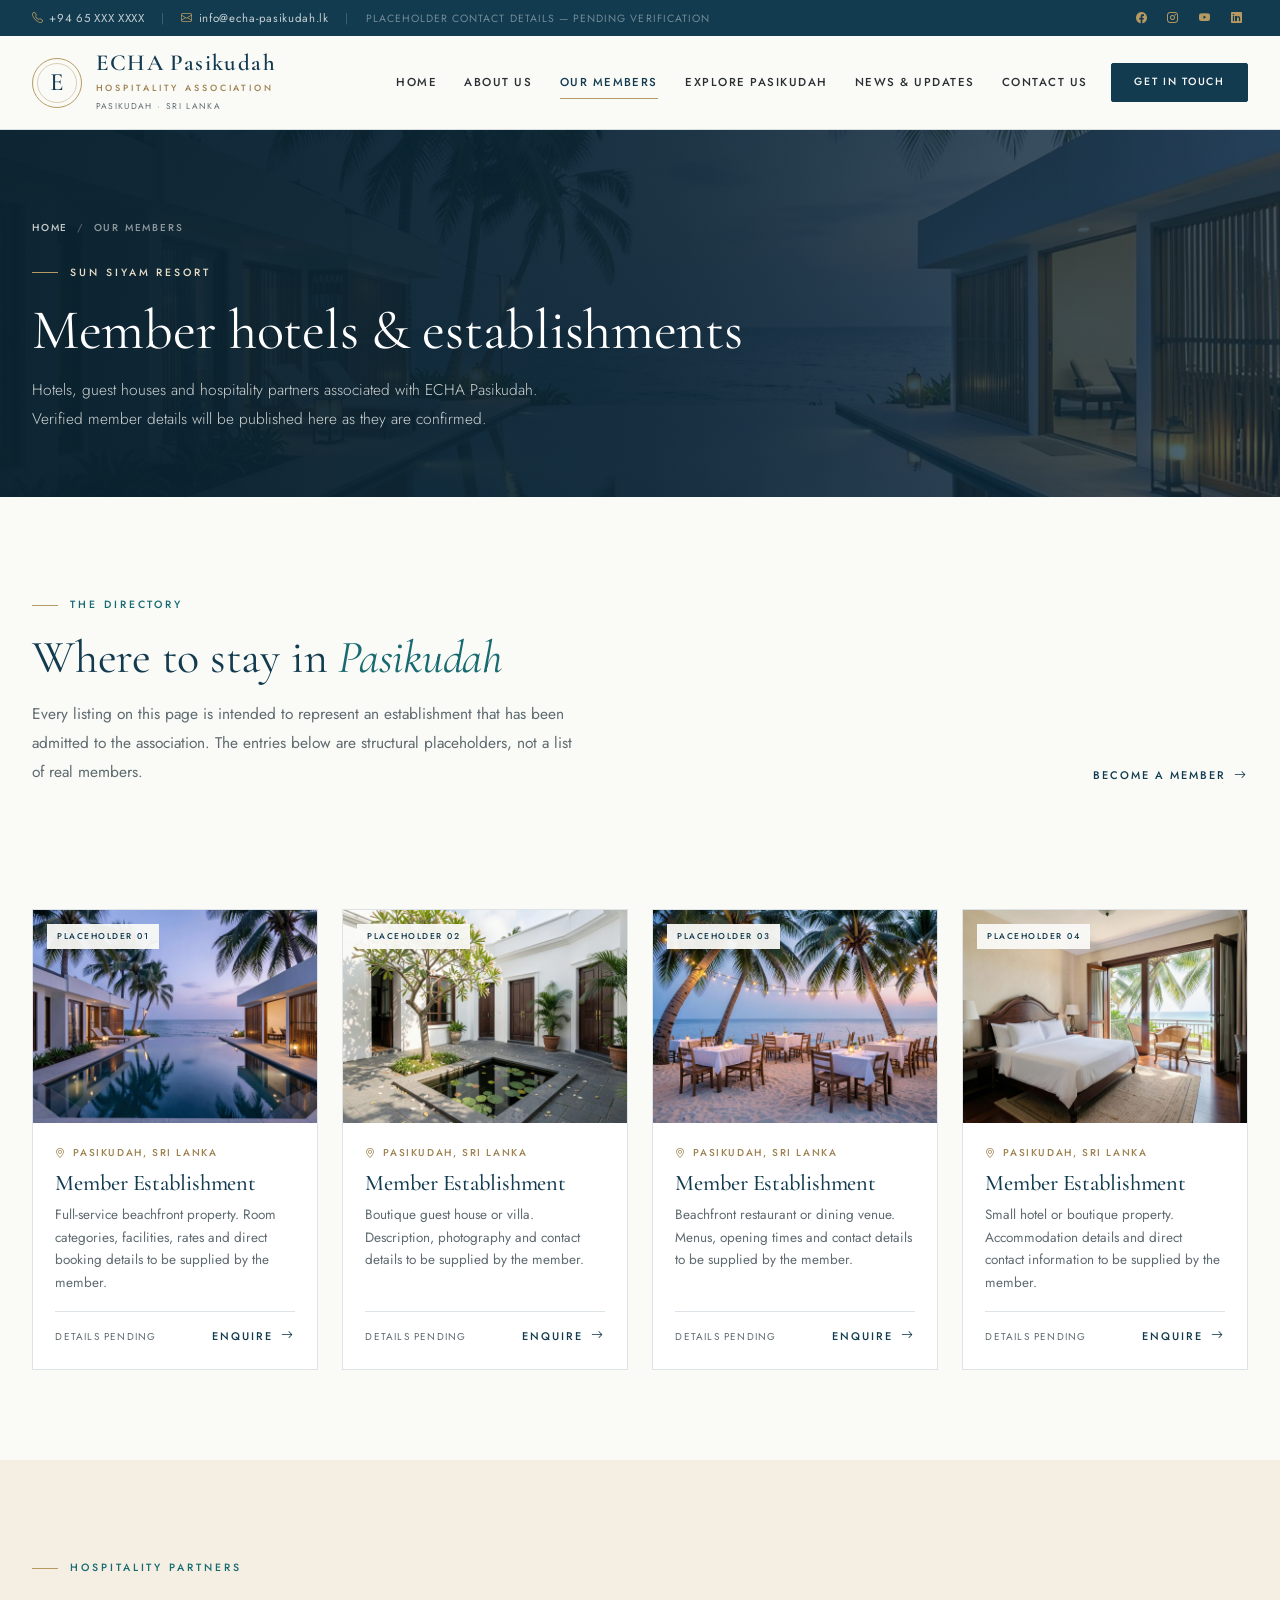
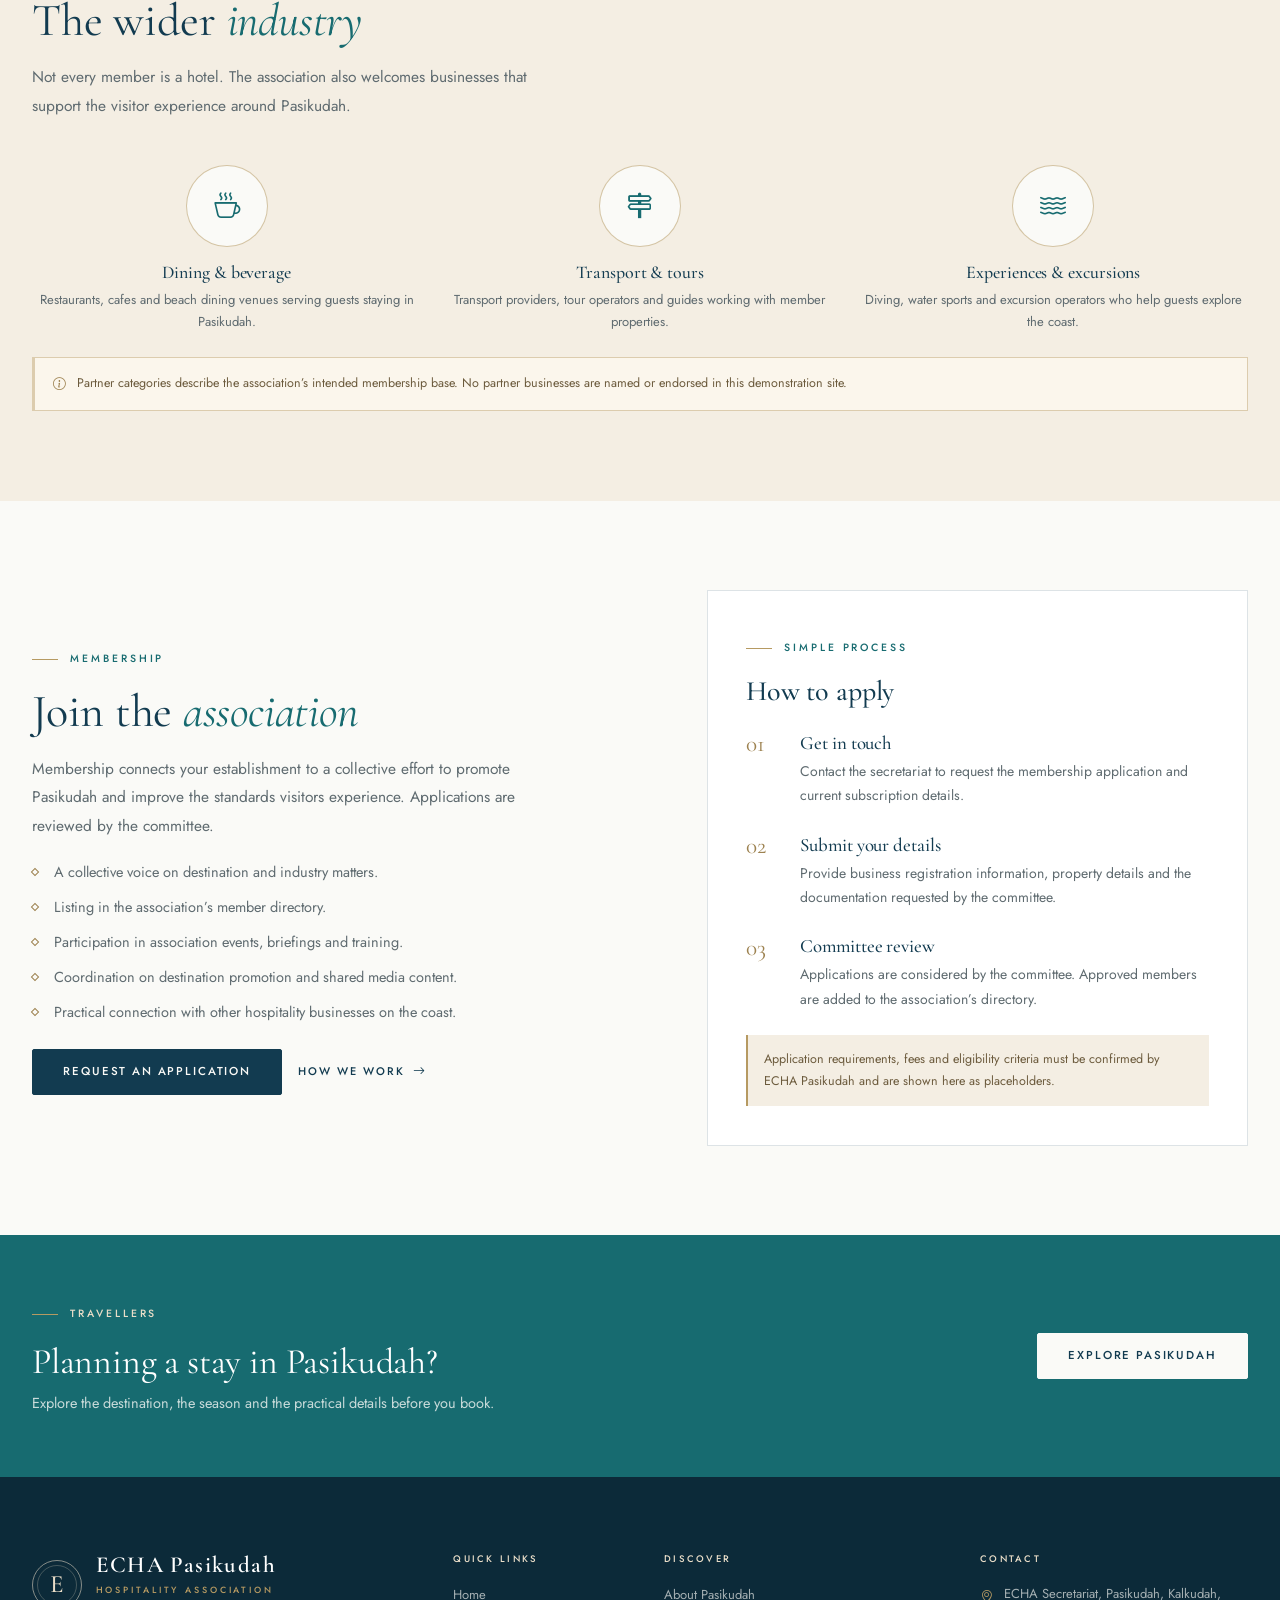
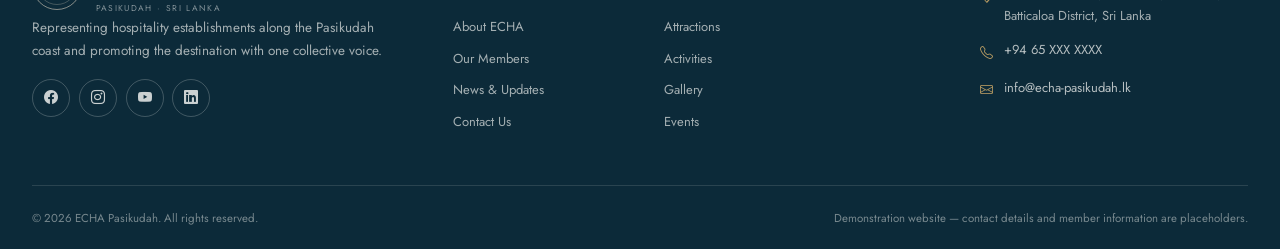
==== commit 72a529de: "Update members.html" ====
--- a/members.html
+++ b/members.html
@@ -98,7 +98,7 @@
           <nav class="breadcrumb-echa" aria-label="Breadcrumb">
             <a href="index.html">Home</a><span class="divider">/</span><span>Our Members</span>
           </nav>
-          <span class="eyebrow eyebrow--light">Member directory</span>
+          <span class="eyebrow eyebrow--light">Sun Siyam Resort</span>
           <h1>Member hotels &amp; establishments</h1>
           <p>Hotels, guest houses and hospitality partners associated with ECHA Pasikudah. Verified member details will be published here as they are confirmed.</p>
         </div>
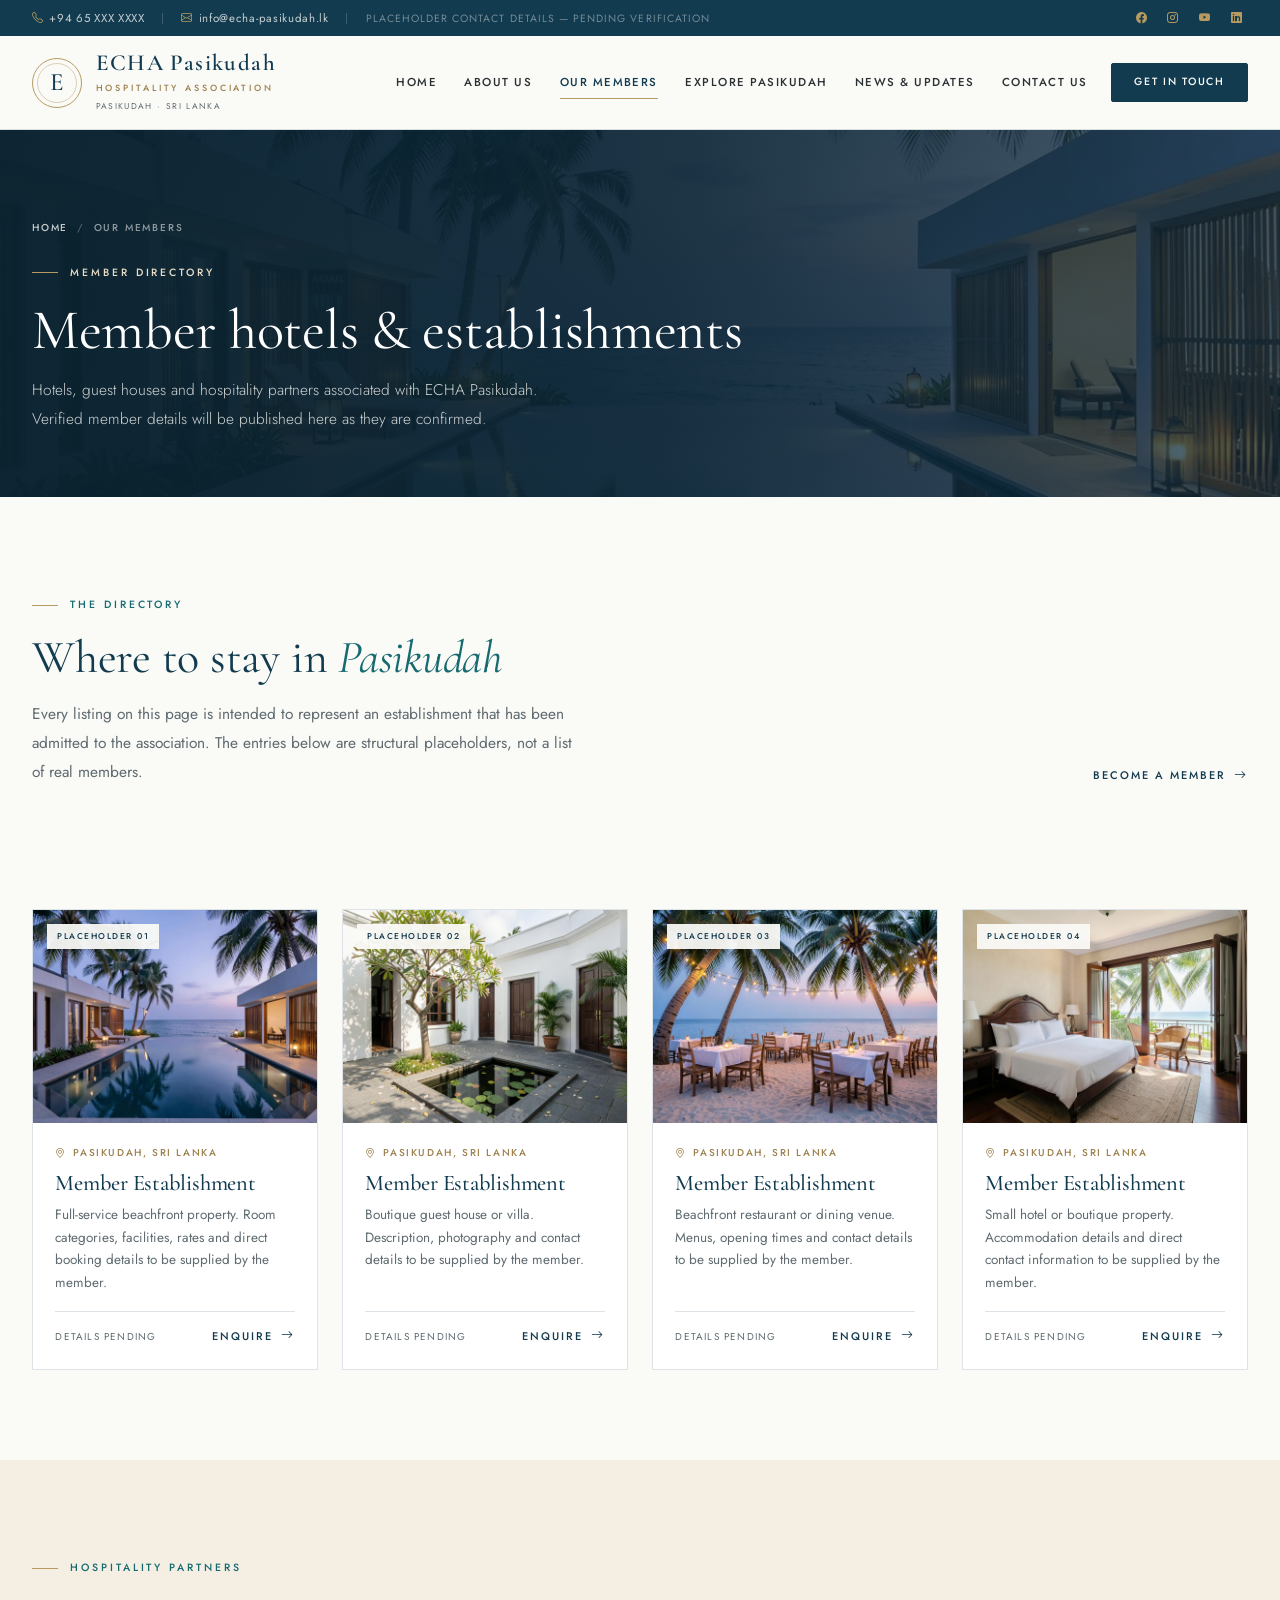
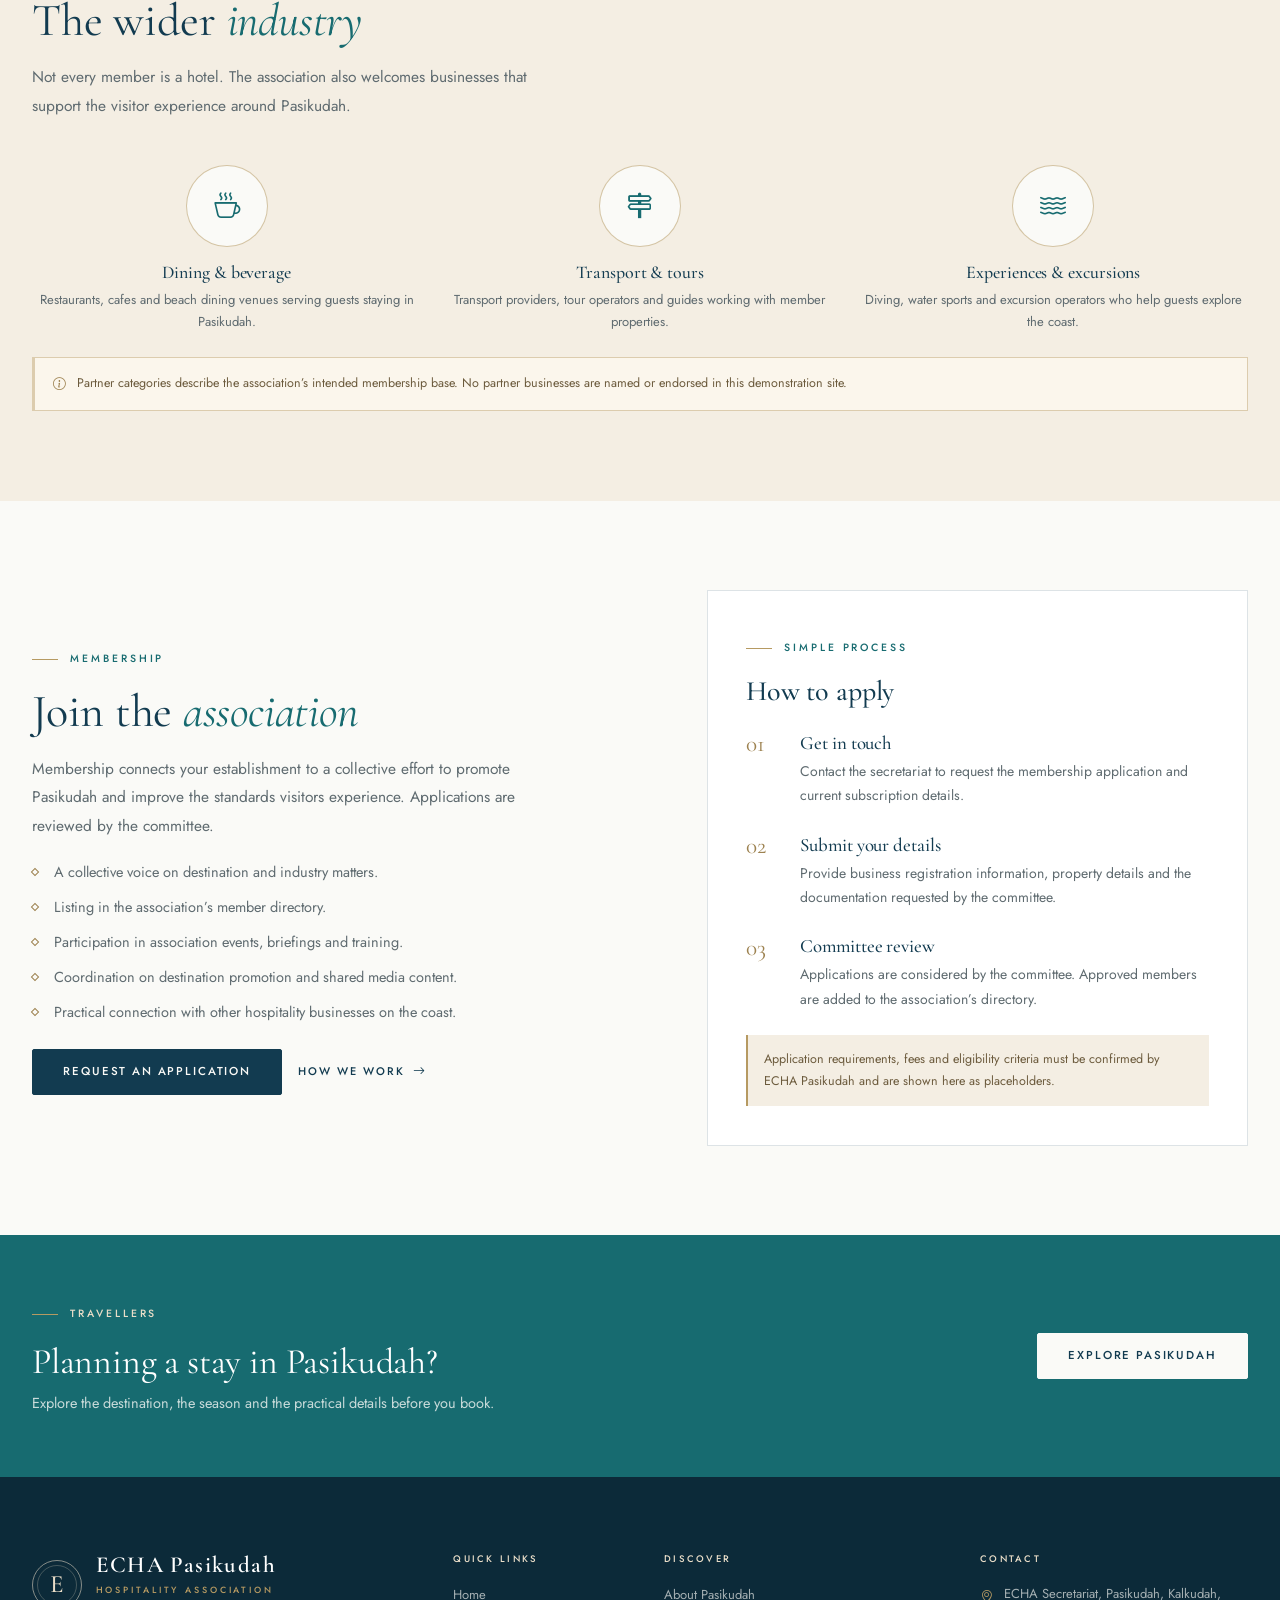
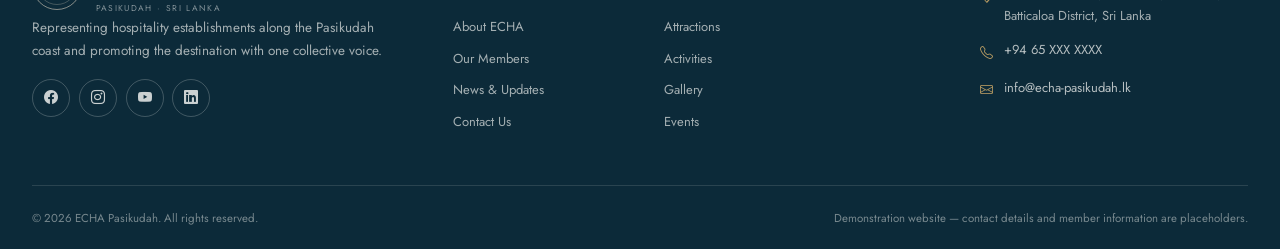
==== commit c374e567: "Update members.html" ====
--- a/members.html
+++ b/members.html
@@ -98,7 +98,7 @@
           <nav class="breadcrumb-echa" aria-label="Breadcrumb">
             <a href="index.html">Home</a><span class="divider">/</span><span>Our Members</span>
           </nav>
-          <span class="eyebrow eyebrow--light">Sun Siyam Resort</span>
+          <span class="eyebrow eyebrow--light">Member directory</span>
           <h1>Member hotels &amp; establishments</h1>
           <p>Hotels, guest houses and hospitality partners associated with ECHA Pasikudah. Verified member details will be published here as they are confirmed.</p>
         </div>
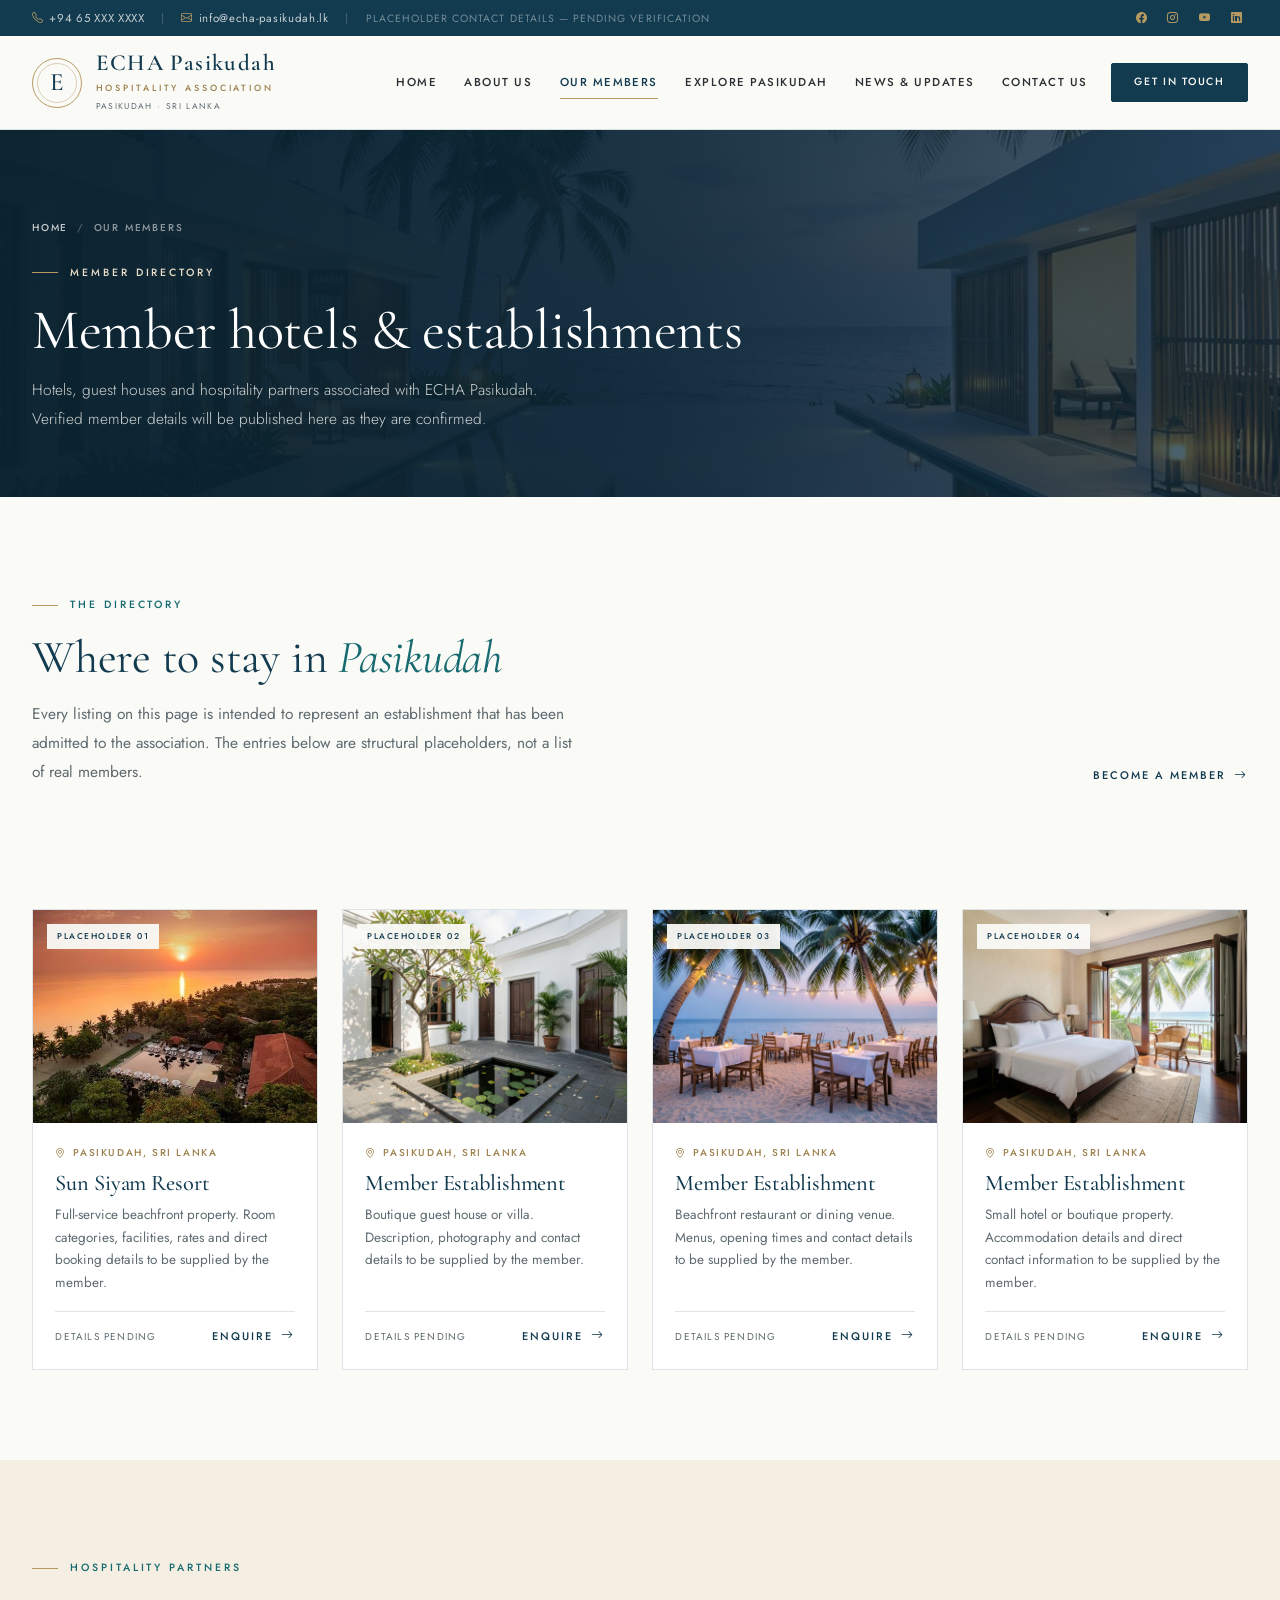
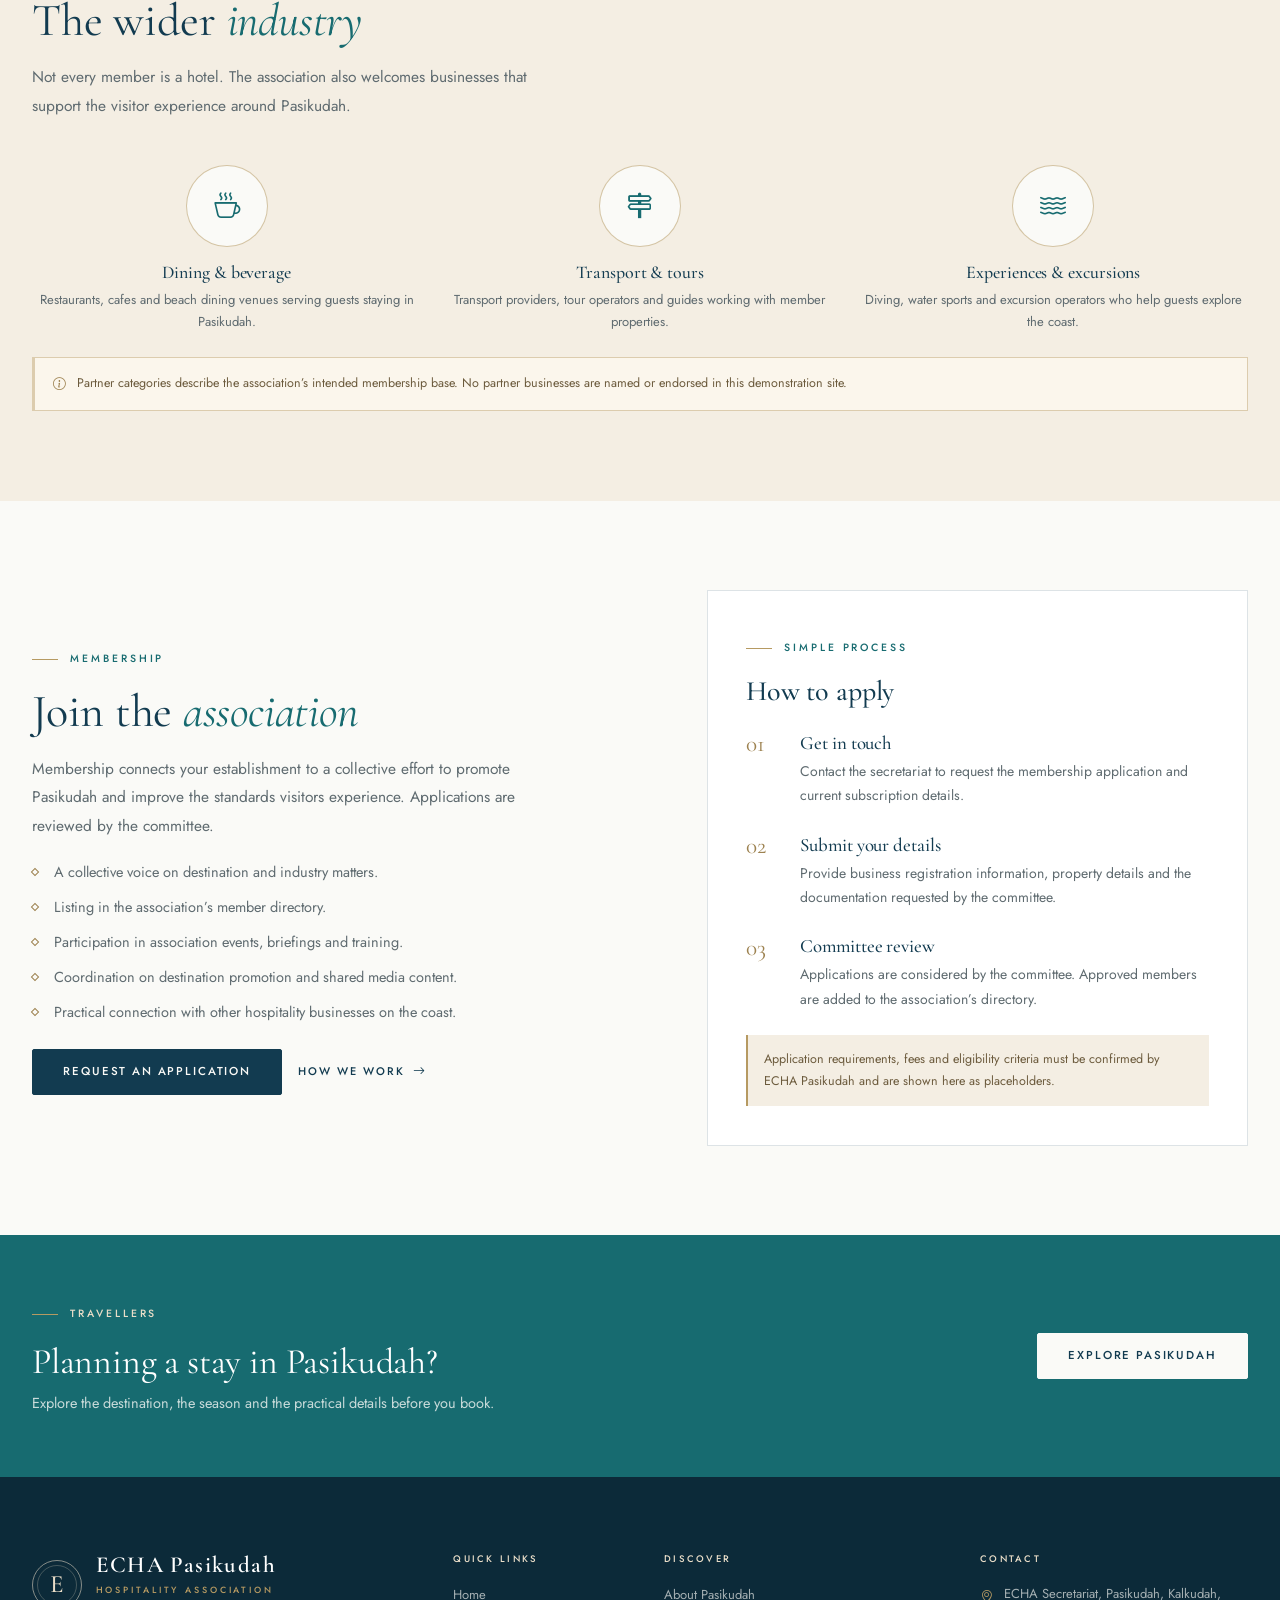
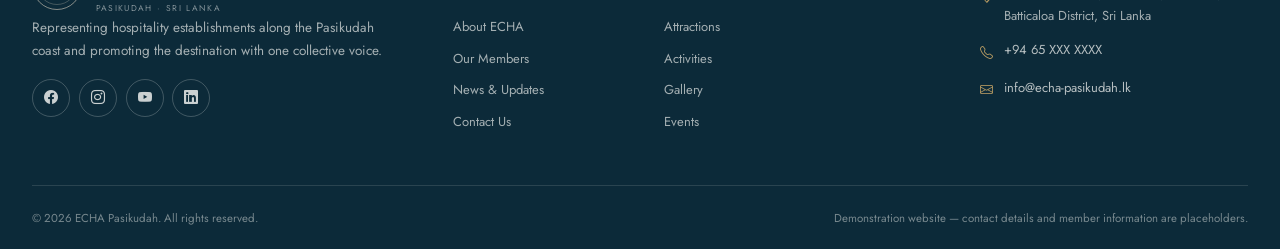
==== commit 579b034a: "Update members.html" ====
--- a/members.html
+++ b/members.html
@@ -126,11 +126,11 @@
             <article class="member-card">
               <div class="member-card__media">
                 <span class="member-card__badge">Placeholder 01</span>
-                <img src="assets/images/hotels/hotel-pool.jpg" width="1184" height="880" alt="A resort pool lined with coconut palms at dusk" loading="lazy" />
+                <img src="assets/images/hotels/sunsiyam.jpg" width="1184" height="880" alt="A resort pool lined with coconut palms at dusk" loading="lazy" />
               </div>
               <div class="member-card__body">
                 <span class="member-card__loc"><i class="bi bi-geo-alt" aria-hidden="true"></i>Pasikudah, Sri Lanka</span>
-                <h3>Member Establishment</h3>
+                <h3>Sun Siyam Resort</h3>
                 <p>Full-service beachfront property. Room categories, facilities, rates and direct booking details to be supplied by the member.</p>
                 <div class="member-card__foot">
                   <span>Details pending</span>
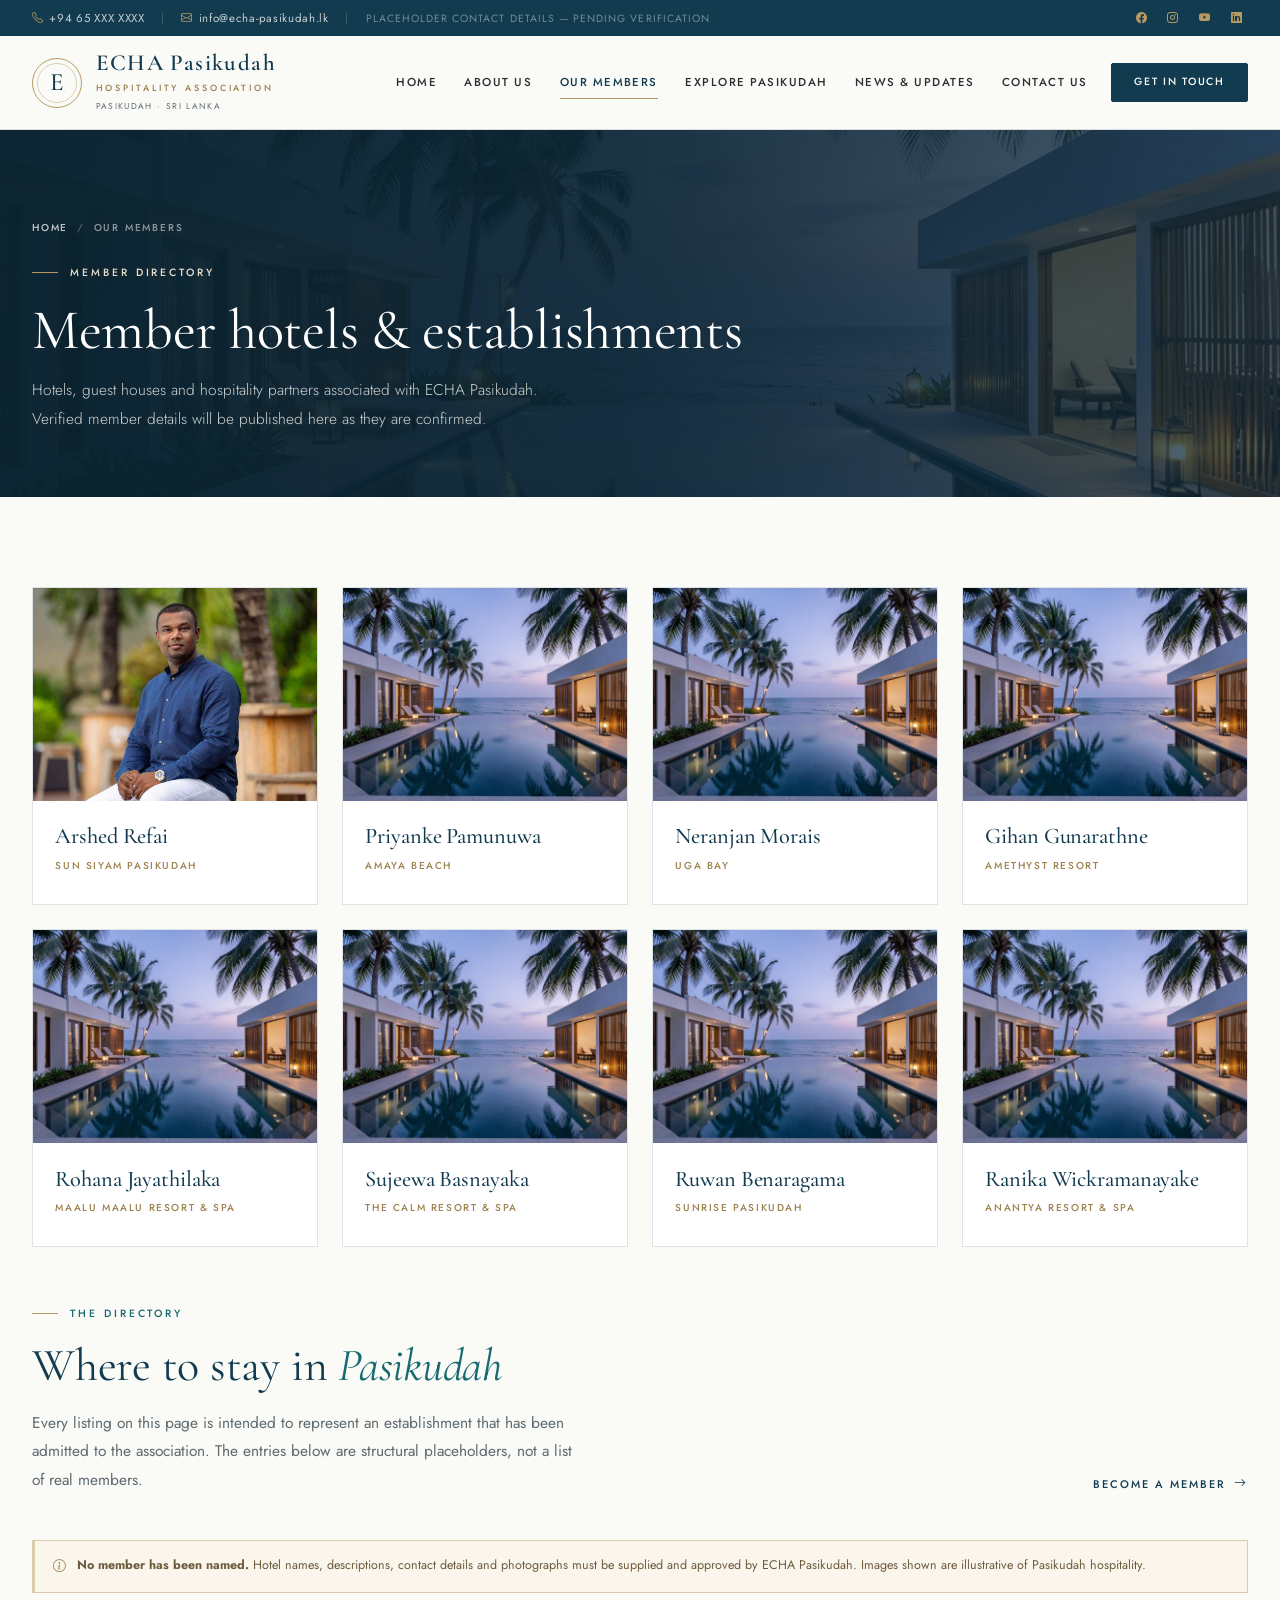
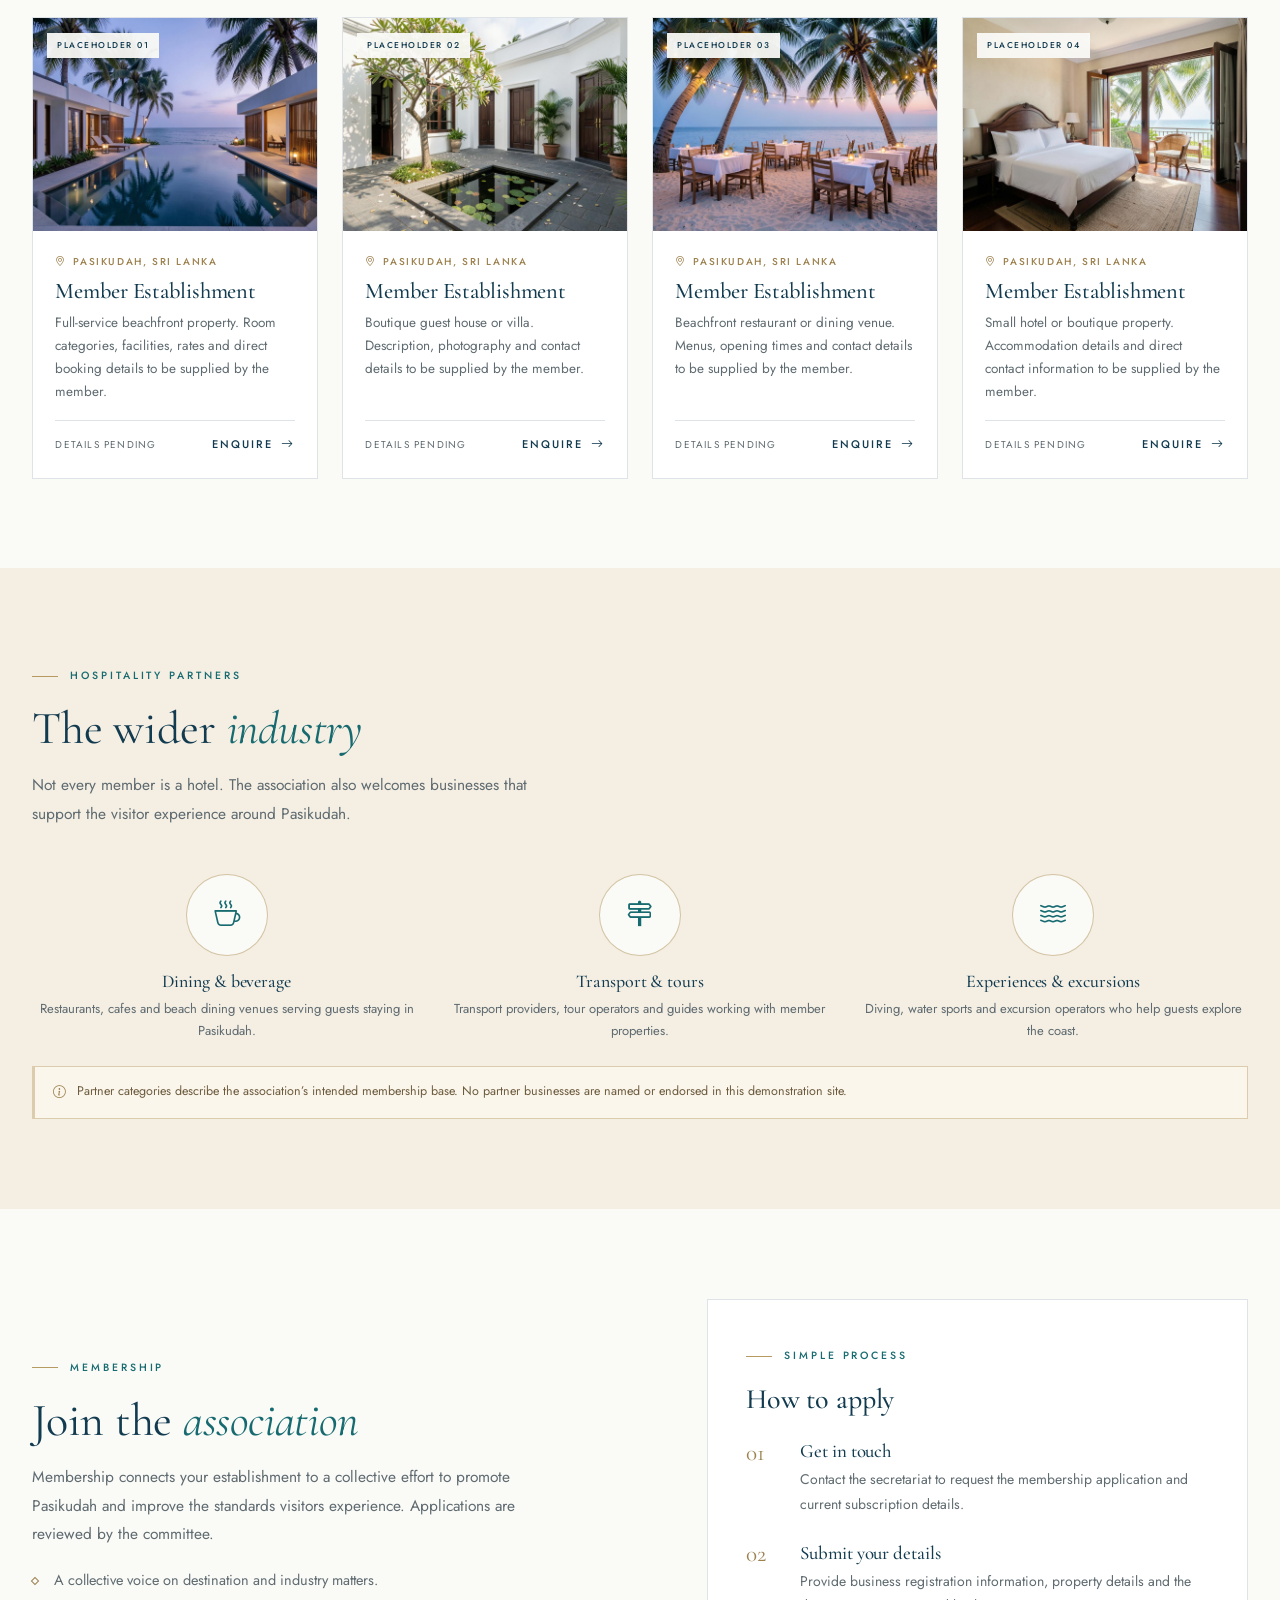
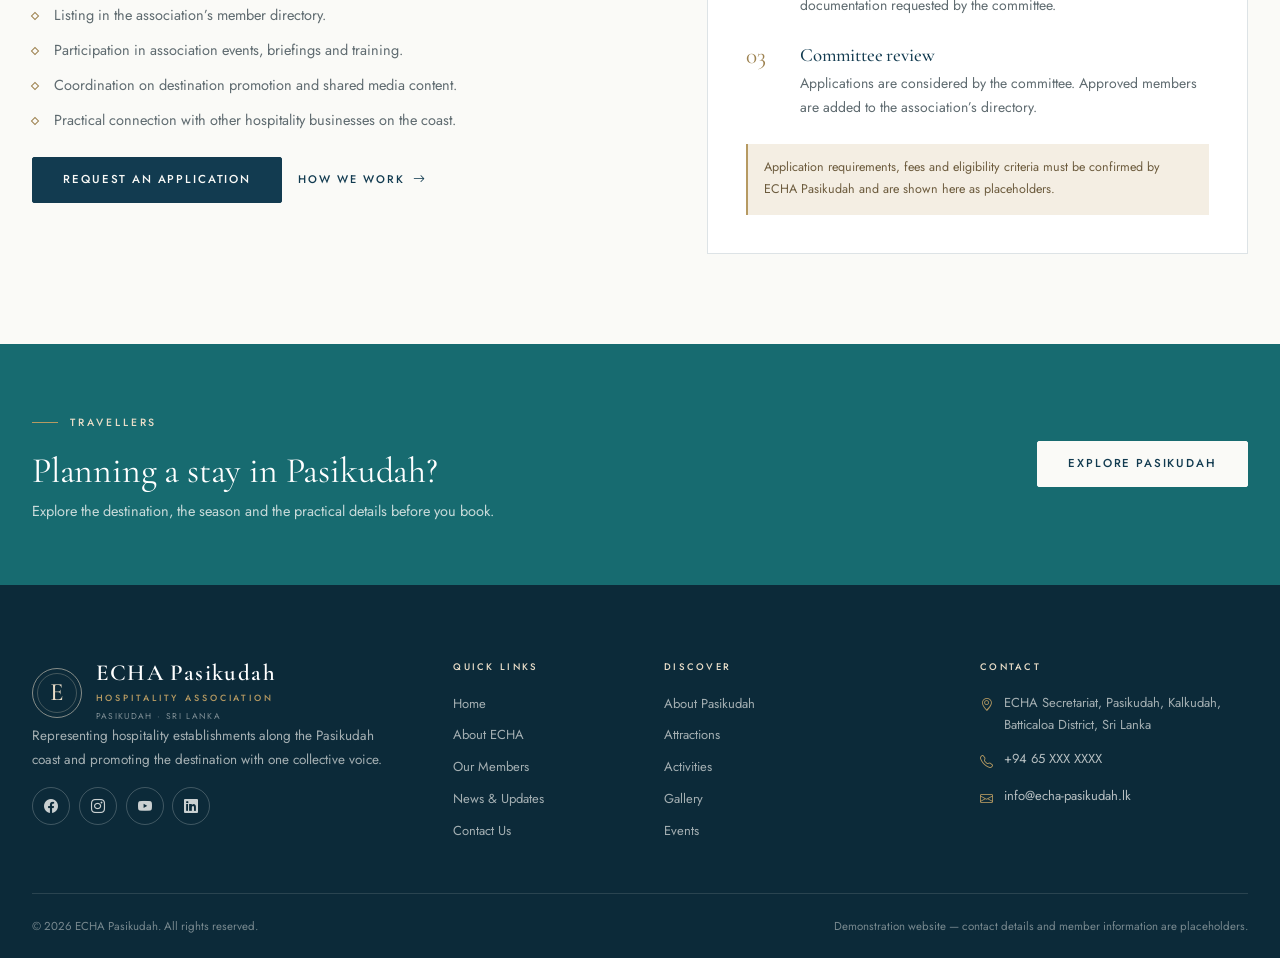
==== commit 2495f4a6: "Update members.html" ====
--- a/members.html
+++ b/members.html
@@ -107,6 +107,97 @@
 
     <section class="section">
       <div class="container">
+        <div class="row g-4 mb-5">
+          <div class="col-md-6 col-xl-3 reveal">
+            <article class="member-card">
+              <div class="member-card__media">
+                <img src="assets/images/members/arshed.jpg" width="1184" height="880" alt="Arshed Refai" loading="lazy" onerror="this.onerror=null;this.src='assets/images/hotels/hotel-pool.jpg'" />
+              </div>
+              <div class="member-card__body">
+                <h3>Arshed Refai</h3>
+                <span class="member-card__loc">Sun Siyam Pasikudah</span>
+              </div>
+            </article>
+          </div>
+          <div class="col-md-6 col-xl-3 reveal">
+            <article class="member-card">
+              <div class="member-card__media">
+                <img src="assets/images/members/priyanke-pamunuwa.jpg" width="1184" height="880" alt="Priyanke Pamunuwa" loading="lazy" onerror="this.onerror=null;this.src='assets/images/hotels/hotel-pool.jpg'" />
+              </div>
+              <div class="member-card__body">
+                <h3>Priyanke Pamunuwa</h3>
+                <span class="member-card__loc">Amaya Beach</span>
+              </div>
+            </article>
+          </div>
+          <div class="col-md-6 col-xl-3 reveal">
+            <article class="member-card">
+              <div class="member-card__media">
+                <img src="assets/images/members/neranjan-morais.jpg" width="1184" height="880" alt="Neranjan Morais" loading="lazy" onerror="this.onerror=null;this.src='assets/images/hotels/hotel-pool.jpg'" />
+              </div>
+              <div class="member-card__body">
+                <h3>Neranjan Morais</h3>
+                <span class="member-card__loc">Uga Bay</span>
+              </div>
+            </article>
+          </div>
+          <div class="col-md-6 col-xl-3 reveal">
+            <article class="member-card">
+              <div class="member-card__media">
+                <img src="assets/images/members/gihan-gunarathne.jpg" width="1184" height="880" alt="Gihan Gunarathne" loading="lazy" onerror="this.onerror=null;this.src='assets/images/hotels/hotel-pool.jpg'" />
+              </div>
+              <div class="member-card__body">
+                <h3>Gihan Gunarathne</h3>
+                <span class="member-card__loc">Amethyst Resort</span>
+              </div>
+            </article>
+          </div>
+          <div class="col-md-6 col-xl-3 reveal">
+            <article class="member-card">
+              <div class="member-card__media">
+                <img src="assets/images/members/rohana-jayathilaka.jpg" width="1184" height="880" alt="Rohana Jayathilaka" loading="lazy" onerror="this.onerror=null;this.src='assets/images/hotels/hotel-pool.jpg'" />
+              </div>
+              <div class="member-card__body">
+                <h3>Rohana Jayathilaka</h3>
+                <span class="member-card__loc">Maalu Maalu Resort &amp; Spa</span>
+              </div>
+            </article>
+          </div>
+          <div class="col-md-6 col-xl-3 reveal">
+            <article class="member-card">
+              <div class="member-card__media">
+                <img src="assets/images/members/sujeewa-basnayaka.jpg" width="1184" height="880" alt="Sujeewa Basnayaka" loading="lazy" onerror="this.onerror=null;this.src='assets/images/hotels/hotel-pool.jpg'" />
+              </div>
+              <div class="member-card__body">
+                <h3>Sujeewa Basnayaka</h3>
+                <span class="member-card__loc">The Calm Resort &amp; Spa</span>
+              </div>
+            </article>
+          </div>
+          <div class="col-md-6 col-xl-3 reveal">
+            <article class="member-card">
+              <div class="member-card__media">
+                <img src="assets/images/members/ruwan-benaragama.jpg" width="1184" height="880" alt="Ruwan Benaragama" loading="lazy" onerror="this.onerror=null;this.src='assets/images/hotels/hotel-pool.jpg'" />
+              </div>
+              <div class="member-card__body">
+                <h3>Ruwan Benaragama</h3>
+                <span class="member-card__loc">Sunrise Pasikudah</span>
+              </div>
+            </article>
+          </div>
+          <div class="col-md-6 col-xl-3 reveal">
+            <article class="member-card">
+              <div class="member-card__media">
+                <img src="assets/images/members/ranika-wickramanayake.jpg" width="1184" height="880" alt="Ranika Wickramanayake" loading="lazy" onerror="this.onerror=null;this.src='assets/images/hotels/hotel-pool.jpg'" />
+              </div>
+              <div class="member-card__body">
+                <h3>Ranika Wickramanayake</h3>
+                <span class="member-card__loc">Anantya Resort &amp; Spa</span>
+              </div>
+            </article>
+          </div>
+        </div>
+
         <div class="heading-row">
           <div class="heading-row__text reveal">
             <span class="eyebrow">The directory</span>
@@ -126,11 +217,11 @@
             <article class="member-card">
               <div class="member-card__media">
                 <span class="member-card__badge">Placeholder 01</span>
-                <img src="assets/images/hotels/sunsiyam.jpg" width="1184" height="880" alt="A resort pool lined with coconut palms at dusk" loading="lazy" />
+                <img src="assets/images/hotels/hotel-pool.jpg" width="1184" height="880" alt="A resort pool lined with coconut palms at dusk" loading="lazy" />
               </div>
               <div class="member-card__body">
                 <span class="member-card__loc"><i class="bi bi-geo-alt" aria-hidden="true"></i>Pasikudah, Sri Lanka</span>
-                <h3>Sun Siyam Resort</h3>
+                <h3>Member Establishment</h3>
                 <p>Full-service beachfront property. Room categories, facilities, rates and direct booking details to be supplied by the member.</p>
                 <div class="member-card__foot">
                   <span>Details pending</span>
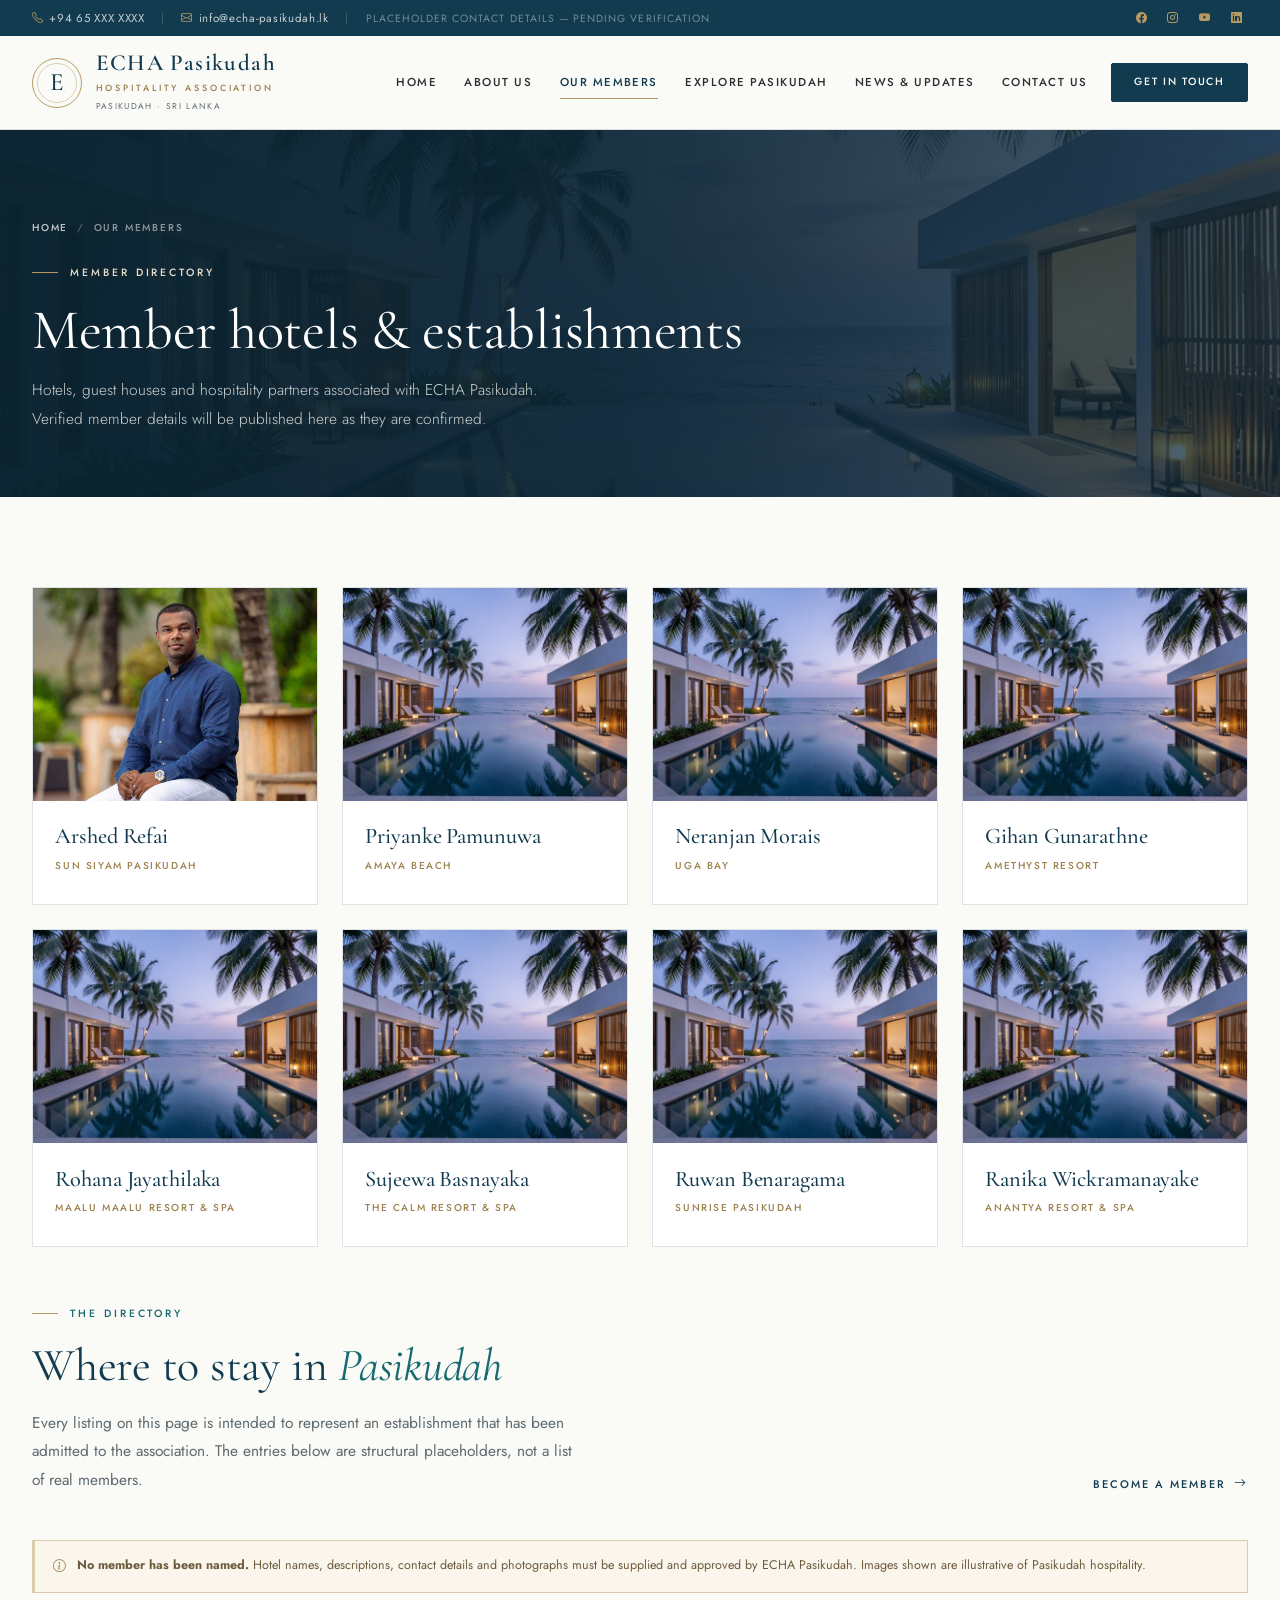
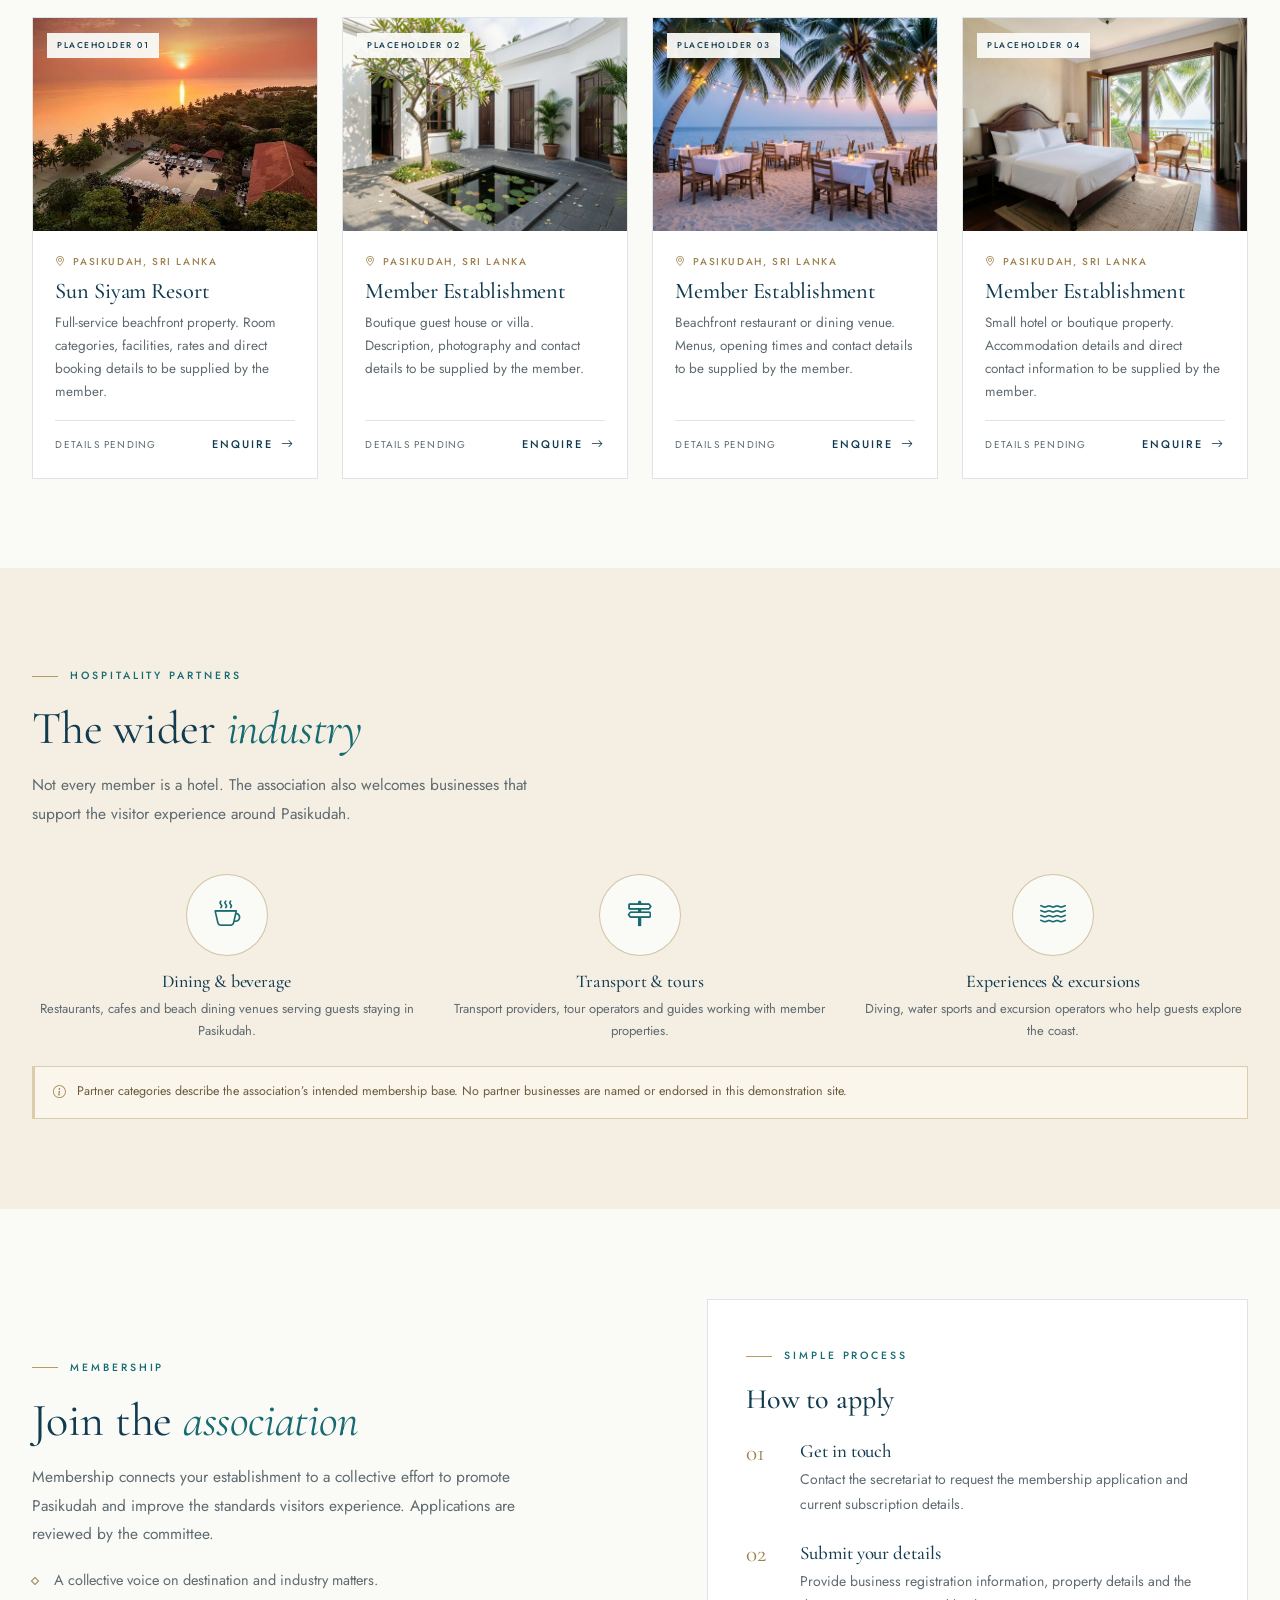
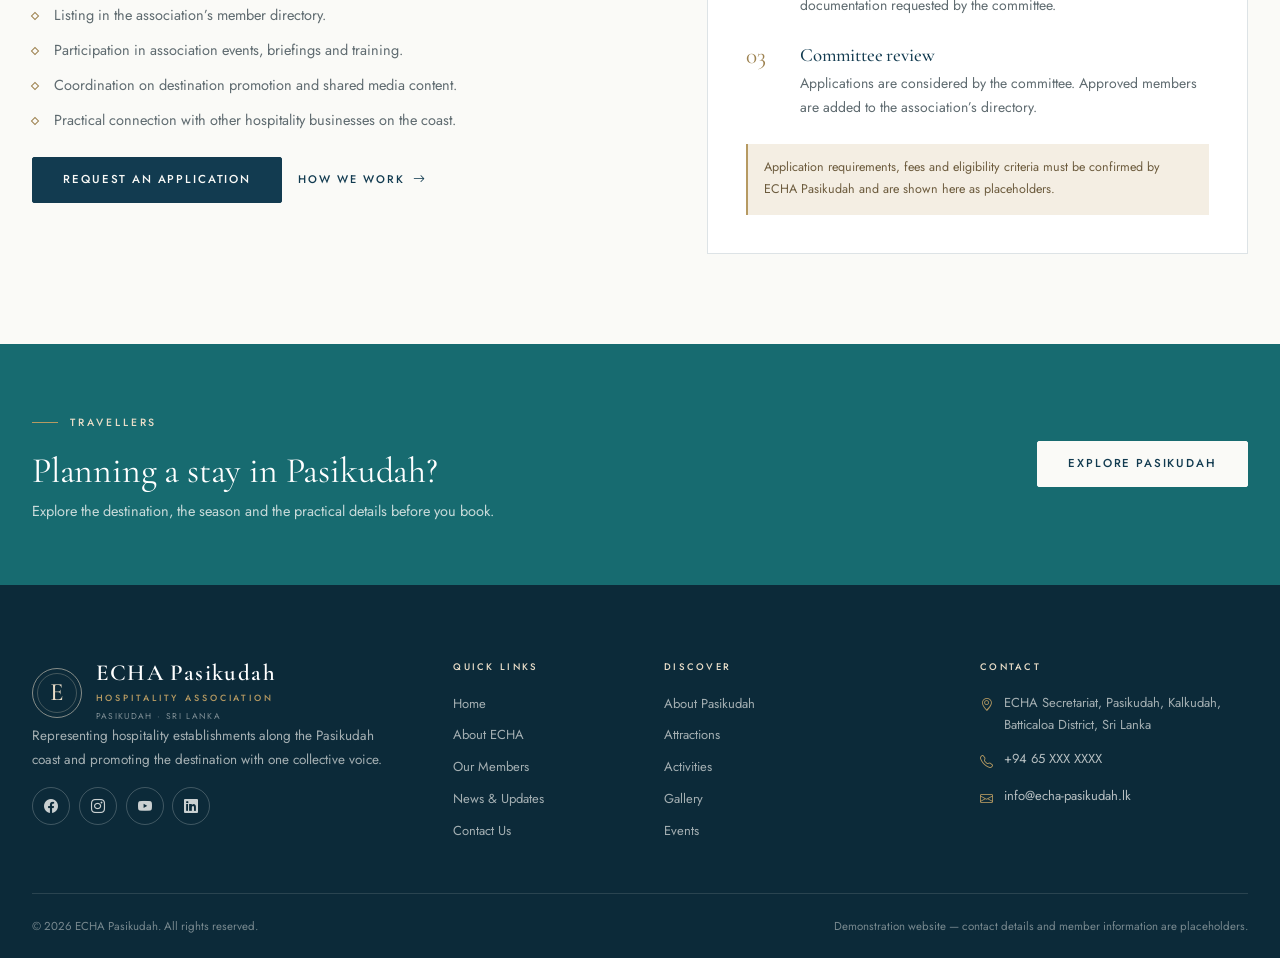
==== commit 25dde8c7: "Update members.html" ====
--- a/members.html
+++ b/members.html
@@ -217,11 +217,11 @@
             <article class="member-card">
               <div class="member-card__media">
                 <span class="member-card__badge">Placeholder 01</span>
-                <img src="assets/images/hotels/hotel-pool.jpg" width="1184" height="880" alt="A resort pool lined with coconut palms at dusk" loading="lazy" />
+                <img src="assets/images/hotels/sunsiyam.jpg" width="1184" height="880" alt="A resort pool lined with coconut palms at dusk" loading="lazy" />
               </div>
               <div class="member-card__body">
                 <span class="member-card__loc"><i class="bi bi-geo-alt" aria-hidden="true"></i>Pasikudah, Sri Lanka</span>
-                <h3>Member Establishment</h3>
+                <h3>Sun Siyam Resort</h3>
                 <p>Full-service beachfront property. Room categories, facilities, rates and direct booking details to be supplied by the member.</p>
                 <div class="member-card__foot">
                   <span>Details pending</span>
